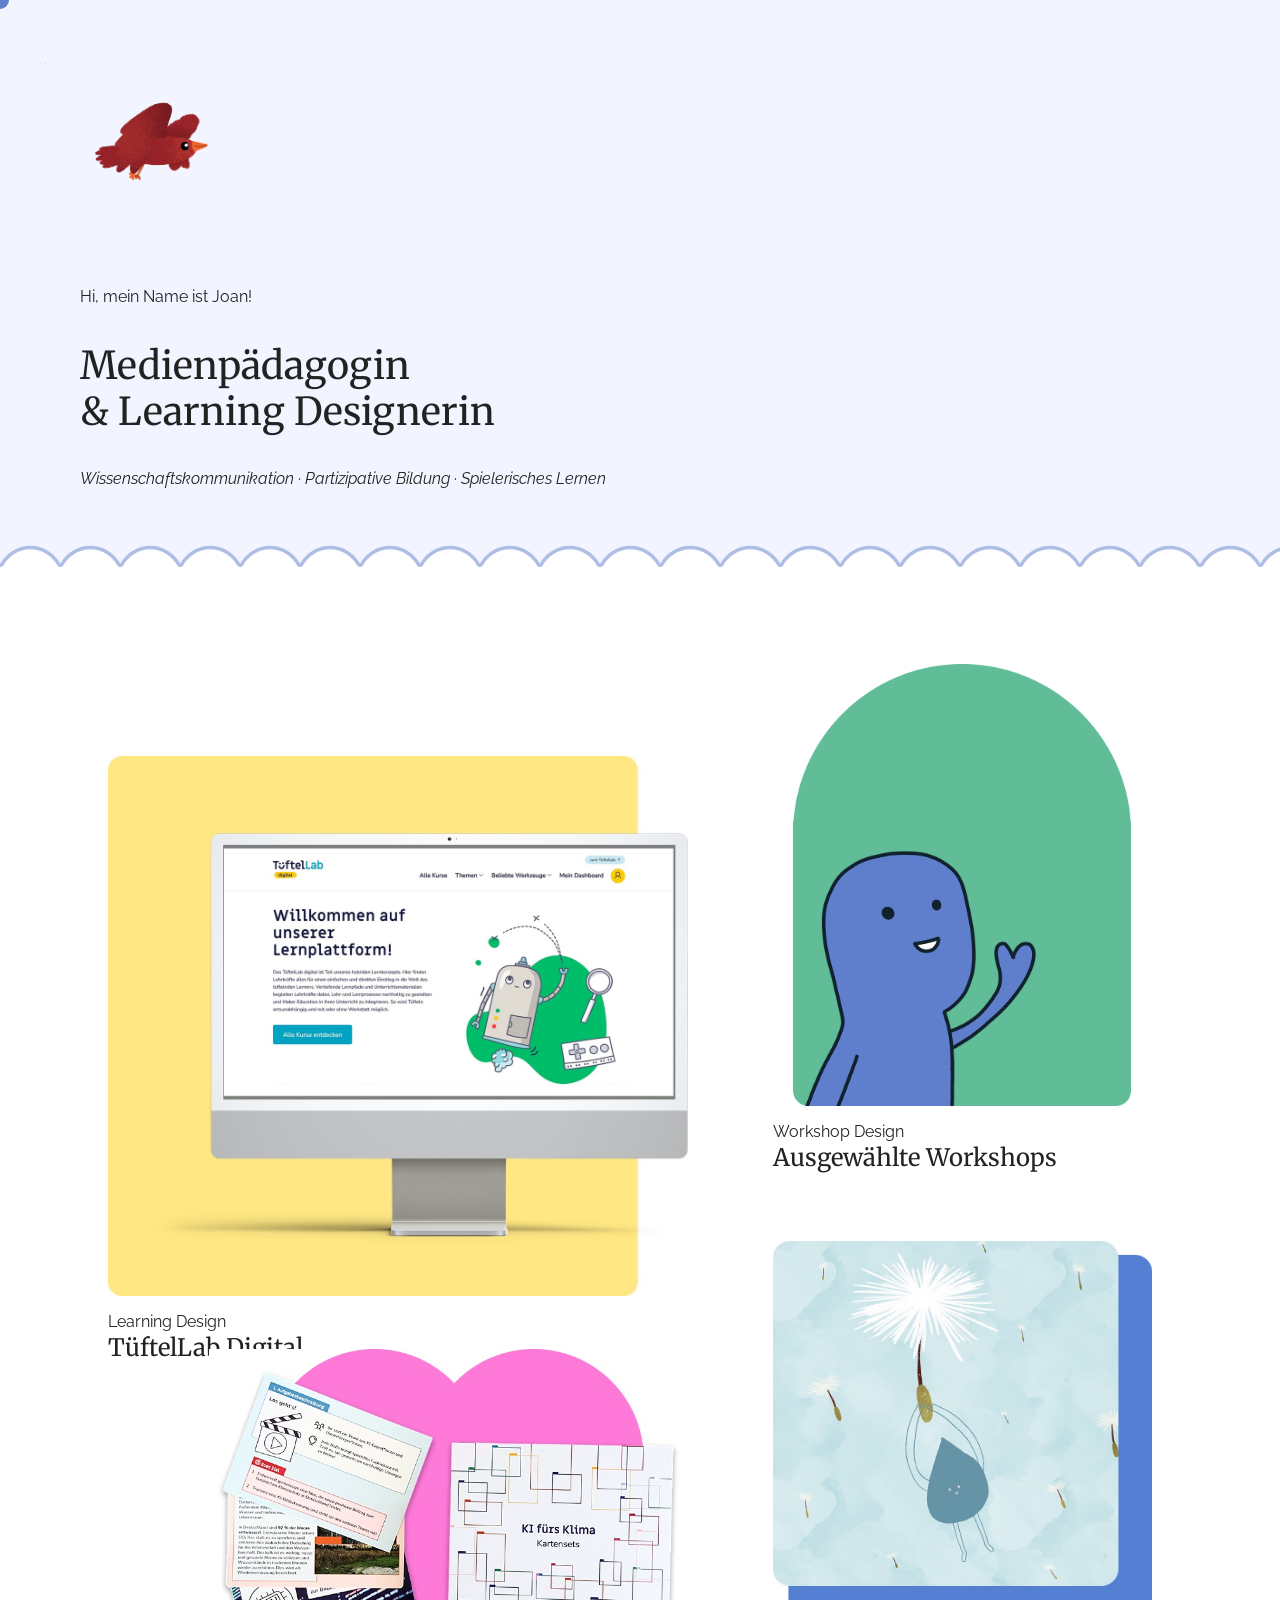
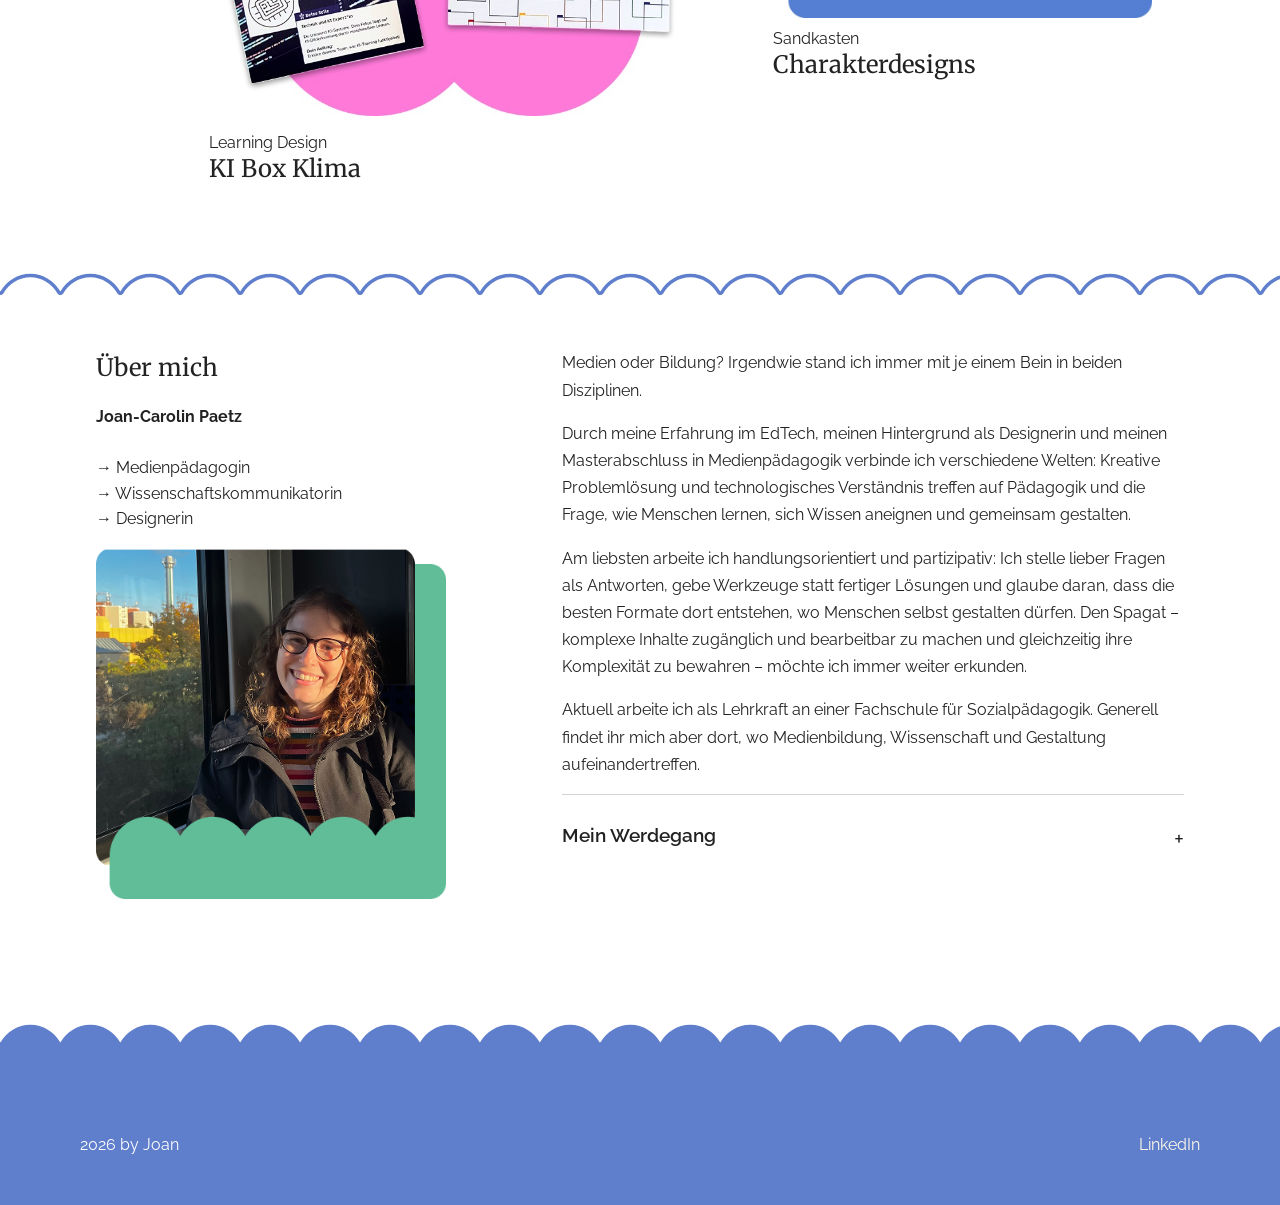
==== index.html @ 58b15123 "Update index.html" ====
<!DOCTYPE html>
<html lang="de">
<head>
    <meta charset="UTF-8">
    <meta name="viewport" content="width=device-width, initial-scale=1.0">
    <link rel="stylesheet" href="css/style.css">
    <!-- Google Fonts --> 
    <link href="https://fonts.googleapis.com/css2?family=Merriweather:wght@700&family=Raleway:wght@400&display=swap" rel="stylesheet">
    <title>Mein Portfolio</title>
</head>

<body>

<header class="site-header">
<a href="index.html" class="logo">


<div class="bird-animation">
    <img src="images/frametoframe_bird_1.png" alt="Animierter Vogel">
</div>
    </a>




</header>




<main>


        <section class="about">
            <p>
                Hi, mein Name ist Joan!
            </p>
            <h1>Medienpädagogin <br>& Learning Designerin</h1>


            <p><i>Wissenschaftskommunikation · Partizipative Bildung · Spielerisches Lernen</i></p>
                <br>
        </section>




<div class="Section_Border_Full"></div>

       <section class="Project_Section">

<section class="ProjektuebersichtGrid">

    <a href="projekt_TueftelLabDigital.html" class="projekuebersicht-card projekt-01">
        <span class="projekt-info">Learning Design</span>
        <h2 class="projekt-info">TüftelLab Digital</h2>
    </a>

    <!--<a href="projekt_Workshops.html" class="projekuebersicht-card projekt-02">
        <span class="projekt-info">Workshop Design</span>
        <h2 class="projekt-info">Ausgewählte Workshops</h2>
    </a>-->


<a href="projekt_Workshops.html" class="projekuebersicht-card projekt-02">
  <img class="frame-anim" src="images/Blobbie01.png" alt="">
  <span class="projekt-info">Workshop Design</span>
  <h2 class="projekt-info">Ausgewählte Workshops</h2>
</a>


    <a href="projekt_Characters.html" class="projekuebersicht-card projekt-03">
        <span class="projekt-info">Sandkasten</span>
        <h2 class="projekt-info">Charakterdesigns</h2>
    </a>

    <a href="projekt_KIBoxKlima.html" class="projekuebersicht-card projekt-04">
        <span class="projekt-info">Learning Design</span>
        <h2 class="projekt-info">KI Box Klima</h2>
    </a>

</section>
<br>

<!-- Testarea End -->


<div class="Section_Border_Linie_index"></div>




    <section class="about_me-section">

        <div class="about_me-label">
            <h2>Über mich</h2>
            <p><b>Joan-Carolin Paetz</b>
                <br><br>
                → Medienpädagogin <br>→ Wissenschaftskommunikatorin <br>→ Designerin</p>
            <img class="project-image-small" src="images/Foto_Joansi04.png" alt="Foto von Joan">
        </div>

        <div class="about_me">

            <p>Medien oder Bildung? Irgendwie stand ich immer mit je einem Bein in beiden Disziplinen.</p>

<p>Durch meine Erfahrung im EdTech, meinen Hintergrund als Designerin und meinen Masterabschluss in Medienpädagogik verbinde ich verschiedene Welten: Kreative Problemlösung und technologisches Verständnis treffen auf Pädagogik und die Frage, wie Menschen lernen, sich Wissen aneignen und gemeinsam gestalten.</p>

<p>Am liebsten arbeite ich handlungsorientiert und partizipativ: Ich stelle lieber Fragen als Antworten, gebe Werkzeuge statt fertiger Lösungen und glaube daran, dass die besten Formate dort entstehen, wo Menschen selbst gestalten dürfen. Den Spagat – komplexe Inhalte zugänglich und bearbeitbar zu machen und gleichzeitig ihre Komplexität zu bewahren – möchte ich immer weiter erkunden.</p>

<p>Aktuell arbeite ich als Lehrkraft an einer Fachschule für Sozialpädagogik. Generell findet ihr mich aber dort, wo Medienbildung, Wissenschaft und Gestaltung aufeinandertreffen.</p>

        




<div class="career">
    <details>
        <summary>Mein Werdegang</summary>
          

<div class="career-item">
                <span class="career-year">2023 – 2026</span>
                <div>
                    <h3>Leitung Lerncontent & Learning Designerin</h3>
                    <p>Junge Tüftler gGmbH</p>
                </div>
            </div>

                        <div class="career-item">
                <span class="career-year">2022 – 2025</span>
                <div>
                    <h3>M.A. Medienpädagogik</h3>
                    <p>Fachhochschule Südwestfalen</p>
                </div>
            </div>
            
            <div class="career-item">
                <span class="career-year">2019 – 2023</span>
                <div>
                    <h3>(Motion) Designerin</h3>
                    <p>verschiedene EdTech-Unternehmen</p>
                </div>
            </div>




            <div class="career-item">
                <span class="career-year">2014 – 2018</span>
                <div>
                    <h3>B.A. Multimedia Production</h3>
                    <p>HAW Kiel</p>
                </div>
            </div>

        </div>
    </details>
</div>

</div>



    </section>





        </div>

    </section>




</main>




<footer class="site-footer">

 <div class="footer-divider" aria-hidden="true">
</div>


    <div class="footer-inner">    

        <p>2026 by Joan</p>

        <div class="footer-links">
            <a href="https://www.linkedin.com/in/joan-carolin-paetz/" target="_blank" rel="noopener noreferrer">
                LinkedIn
            </a>

<!--            <a href="impressum.html">
                Impressum
            </a> -->
        </div>

    </div>

</footer>


<div class="cursor-follower"></div>

<script src="JavaScript/script.js"></script>
<script src="JavaScript/WorkshopAnimation.js"></script>
</body>
<script src="JavaScript/birdAnimation.js"></script>


</html>
---- css/style.css ----
:root {

    /* Colors */
    --color-background: #F2F5FF;
    --color-text: #222222;
    --color-primary: #5F7ECC;
    --color-secondary: #FFE98F;
    --color-accent: #FA83D5;
    --color-white: #FFFFFF;

    /* Typography */
    --font-heading: "Merriweather", serif;
    --font-body: "Raleway", sans-serif;
    --weight-heading: 700;
    --weight-body: 400;

    /* Spacing */
    --space-xs: 0.5rem;
    --space-sm: 1rem;
    --space-md: 2rem;
    --space-lg: 4rem;
    --space-xl: 8rem;

    /* Layout */
    --content-width: 1100px;

    /* Border */
    --radius: 1px;
}


/* ========================================
   RESET / BASIS
   ======================================== */

* {
    box-sizing: border-box;
}

html {
    min-height: 100%;
}

body {
    margin: 0;
    min-height: 100vh;

    display: flex;
    flex-direction: column;
    
    background: var(--color-background);
    color: var(--color-text);
    font-family: var(--font-body);
    line-height: 1.6;   
}

main {
    flex: 1;
    padding: 0 5rem;

}

/* ========================================
   TYPOGRAPHY
   ======================================== */

h1,
h2,
h3 {
    font-family: var(--font-heading);
    font-weight: 400;
}

h1 {
    font-size: clamp(2rem, 3vw, 3.5rem);
    line-height: 1.2;
}


a{
text-decoration: none;
color: #557FD3;
    display: inline-block;
    transition: transform 0.25s ease;
}

a:hover {
    transform: translateX(3px);
}

ul li {
    margin-bottom: 0.2rem;
}

ul {
    list-style-type: disc;
}

ul li::marker {
    color: #FA83D5;
    font-size: 0.8em;
}



/* ================================
   HEADER
   ================================ */

.site-header {
    display: flex;
    flex-direction: row;
    justify-content: space-between;
    align-items: center;

    width: 100%;
    padding-top: 2rem;
    padding-bottom: 2rem;
}

.logo {
    color: var(--color-text);
    text-decoration: none;
    padding: 0 2rem;
}

.main-nav {

    padding: 0 5rem;

}


.main-nav a {
    color: var(--color-text);
    text-decoration: none;
}

.main-nav a:hover {
    color: var(--color-primary);
}



/* ================================
   FOOTER
   ================================ */

.site-footer {
    background-color: #5F7ECC;
    padding: 0 5rem;
    color: #FFFFFF;
}

.footer-inner {
    display: flex;
    justify-content: space-between;
    align-items: center;

    padding-top: 4rem;
    padding-bottom: 2rem;
}

.site-footer a{
        color: #FFFBE9;
    }



/* ================================
   SECTION BORDERS
   ================================ */
.Section_Border_Linie {
    width: 100vw;
    height: 40px;

    margin-left: calc(50% - 50vw);

    background-image: url("../images/Section_Border_Linie_Blau06.svg");
    background-repeat: repeat-x;
    background-position: left center;
    background-size: auto 40px;
}

.Section_Border_Linie_index {
    width: 100vw;
    height: 40px;

    margin-left: calc(50% - 50vw);

    background-image: url("../images/Section_Border_Linie_Blau04.svg");
    background-repeat: repeat-x;
    background-position: left center;
    background-size: auto 40px;
}


.Section_Border_Full{
    width: 100vw;
    height: 40px;

    margin-left: calc(50% - 50vw);

    background-image: url("../images/Section_Border_Linie_Blau06.svg");
    background-repeat: repeat-x;
    background-position: left center;
    background-size: auto 40px;
}

.Section_Border_ProjektTop{
    width: 100vw;
    height: 40px;

    margin-left: calc(50% - 50vw);

    background-image: url("../images/Section_Border_blau05.svg");
    background-repeat: repeat-x;
    background-position: left center;
    background-size: auto 40px;
}


.footer-divider {
    width: 100vw;
    height: 40px;

    margin-left: calc(50% - 50vw);

    background-image: url("../images/Section_Border_blau06.svg");
    background-repeat: repeat-x;
    background-position: left center;
    background-size: auto 40px;
}



/* ================================
   BGs
   ================================*/

   .Project_Section {
    background-color: #FFFFFF;

    width: 100vw;
    margin-left: calc(50% - 50vw);

    padding: 4rem 3rem;
    }



   .main_Projekte {
    background-color: #FFFFFF;

    width: 100vw;
    margin-left: calc(50% - 50vw);

    padding: 0.1rem 3rem;
    }


 
  /*.projectbeschreibung-section{
    background-color: #F2F5FF;

    width: 100vw;
    margin-left: calc(50% - 50vw);

    padding: 4rem 3rem;

    display: grid;
    grid-template-columns: 450px 1fr;
    gap: 1rem;
} */

 .ProjektuebersichtGrid {
    background-color: #FFFFFF;

    width: 100vw;
    margin-left: calc(50% - 50vw);

    padding: 4rem 3rem;
    } 

/* ========================================
   Cursor
   ======================================== */
.cursor-follower {
    position: fixed;

    width: 18px;
    height: 18px;
    border-radius: 50%;
    background-color: var(--color-primary);
    pointer-events: none;
    transform: translate(-50%, -50%);
    z-index: 9999;

    transition:
        width 0.2s ease,
        height 0.2s ease,
        background-color 0.2s ease,
        border 0.2s ease;
}


.cursor-follower.hover {
    width: 45px;
    height: 45px;
    background-color: transparent;
    border: 2px solid #5F7ECC;
}

/* ========================================
ANIMATIONS
   ======================================== */

.frame-animation {
    position: absolute;
    right: 0;
    bottom: 100%;
    width: 250px;
}

.frame-animation img {
    display: block;
    width: 100%;
    height: auto;
}


.bird-animation {
    width: 250px;
    
}

.bird-animation img {
    display: block;
    width: 100%;
    height: auto;
}







/* ========================================
   PROJECT ROWS
   ========================================


/* Reihe 1: breit + schmal */

.row-one {
    grid-template-columns: 2fr 1fr;
}


/* Reihe 2: schmal + breit */

.row-two {
    grid-template-columns: 1fr 2fr;
}


/* Reihe 3: 3/5 + 2/5 */

.row-three {
    grid-template-columns: 3fr 2fr;
}


/* ========================================
   Styling karten NEU
   ======================================== */

/* ========================================
   KARTEN
   ======================================== */

.projekuebersicht-card {
    position: relative;
    display: flex;
    flex-direction: column;
    justify-content: flex-end;

    text-decoration: none;
    color: var(--color-text);

    border: none;
    outline: none;
    box-shadow: none;
}


/* ========================================
   DESKTOP GRID
   ======================================== */

.ProjektuebersichtGrid {
    display: grid;
    grid-template-columns: repeat(12, 1fr);
    gap: 1.5rem;

    margin-bottom: -350px;
    margin-top: -65px;
}


/* ========================================
   HOVER EFFECT
   ======================================== */

.projekuebersicht-card {
    transition: 
        filter 0.3s ease,
        transform 0.3s ease;
}

.projekuebersicht-card:hover {

    transform: scale(1.01);
}


/* Titel */
.projekuebersicht-card h2 {
    transition: transform 0.3s ease;
}

.projekuebersicht-card:hover h2 {
    transform: translateX(4px);
}
/* ========================================
   PROJEKT 01
   ======================================== */

.projekt-01 {
    grid-column: 1 / span 6;
    aspect-ratio: 1 / 1;

    position: relative;
    top: 100px;
    left: 60px;

    background-image: url("../images/Kachel0102.jpeg");
    background-size: contain;
    background-position: center;
    background-repeat: no-repeat;
}


/* ========================================
   PROJEKT 02
   ======================================== */

.projekt-02{
    grid-column: 9 / span 4;
    aspect-ratio: 3 / 4;

    position: relative;
    left: -80px;

    /*background-image: url("../images/Blobbie01.png");*/
    background-size: contain;
    background-position: center;
    background-repeat: no-repeat;
}

.frame-anim{
margin-bottom: 35px;

}

/* ========================================
   PROJEKT 03
   ======================================== */

.projekt-03 {
    grid-column: 9 / span 4;
    aspect-ratio: 1 / 1;

    position: relative;
    left: -80px;
    teop: -50px;

    background-image: url("../images/Kachel03_2.jpeg");
    background-size: contain;
    background-position: center;
    background-repeat: no-repeat;
}


/* ========================================
   PROJEKT 04
   ======================================== */

.projekt-04 {
    grid-column: 2 / span 5;
    aspect-ratio: 1 / 1;

    position: relative;
    top: -350px;
    left: 60px;

    background-image: url("../images/Kachel04_2.jpeg");
    background-size: contain;
    background-position: center;
    background-repeat: no-repeat;
}



/* ========================================
   Kachel Text
   ======================================== */
.projekt-info {
    position: absolute;
    top: 100%;
    left: 0;
    padding-top: 0.5rem;
}

.projekt-info span {
    display: block;

    font-size: 0.65rem;
    line-height: 1.2;
    letter-spacing: 0.05em;
    text-transform: uppercase;
}

.projekt-info h2 {
    margin: 0.2rem 0 0;

    font-size: 0.95rem;
    line-height: 1.1;
    font-weight: 400;

    transition: transform 0.3s ease;
}



.projekt-01 .projekt-info {
    top: calc(100% - 15px);
}

.projekt-02 .projekt-info {
    top: calc(100% - 30px);
}

.projekt-04 .projekt-info {
    top: calc(100% - 50px);
}


/* ========================================
   FRAME
   ======================================== */

.projekt-frame {
    position: absolute;
    inset: 0;

    width: 100%;
    height: 100%;

    pointer-events: none;
}


/* ========================================
   TABLET
   ======================================== */

@media (max-width: 1000px) {

    .ProjektuebersichtGrid {
        grid-template-columns: 1fr;
        gap: 6rem;

        margin-top: 0;
        margin-bottom: 0;
    }

    .projekuebersicht-card {
        grid-column: 1;
        width: 65%;
        justify-self: center;

        top: 0;
        left: 0;
    }

    .projekt-02 {
        aspect-ratio: 3 / 4;
    }
}


/* ========================================
   SMARTPHONE
   ======================================== */

@media (max-width: 600px) {

    .projekuebersicht-card {
        width: 90%;
    }
}




/* ================================
   ABOUT Absatz Startseite
   ================================*/ 

.about_me-section {
    display: grid;
    grid-template-columns: 450px 1fr;
    gap: 1rem;
    padding: 3rem 3rem;
}


.about_me-label h2 {
    margin: 0;
}


.about_me {
    margin-top: 0;
    margin-bottom: 1.5rem;
    line-height: 1.7;
    max-width: 800px;
}

.about_me p {
    margin-top: 0;
}

.about_me-section + hr {
    border: none;
    border-top: 1px solid var(--color-text);
    opacity: 0.2;
}





/* Mobile */

@media (max-width: 700px) {

    .about_me-section {
        grid-template-columns: 1fr;
        gap: 1.5rem;
    }

}


/* ================================
   ABOUT ME Accordeon
   ================================*/ 

hr,
.career {
    border: none;
    border-top: 1px solid var(--color-text);
    border-top-color: color-mix(in srgb, var(--color-text) 20%, transparent);
}

.career details {
    padding: 1.5rem 0;
}

.career summary {
    cursor: pointer;
    font-size: 1.2rem;
    font-weight: 600;
    list-style: none;
}

.career summary::-webkit-details-marker {
    display: none;
}

.career summary::after {
    content: "+";
    float: right;
    font-size: 1.5rem;
    font-weight: 400;
}

.career details[open] summary::after {
    content: "−";
}

.career-content {
    padding-top: 2rem;
}

.career-item {
    display: grid;
    grid-template-columns: 150px 1fr;
    gap: 2rem;
    padding: 1rem 0;
}

.career-year {
    opacity: 0.6;
}

.career-item h3 {
    margin: 0 0 0.3rem;
}

.career-item p {
    margin: 0;
}






/* ========================================
   PROJEKTBESCHREIBUNG
   ======================================== */


.projectbeschreibung-section {
    background-color: #ffffff;

    width: 70vw;
    margin: 4rem auto;

    padding: 4rem 5rem;
    padding-top: 0px;
}


/* Überschriften links*/
.about-label h2 {
    margin-bottom: 1rem;
    font-size: 1.2rem;
    line-height: 1.2;
}

.headline_projects
{


    width: 70vw;
    margin: 0rem auto;

    padding: 0rem 5rem;
}


/* Inhalt rechts*/
.about-content {
    margin: 0;
    line-height: 1.7;
}

.about-content p {
    margin-top: 0;
    margin-bottom: 0.5rem;
} 






/* ========================================
   Projektseite Text Nebeneinander
   ======================================== */
.project-materials {
    display: flex;
    flex-direction: column;
}

.material-item {
    display: grid;
    grid-template-columns: 1fr 2fr;
    gap: 1rem;
    padding: 1.5rem 0;
}

.material-item + .material-item {
    border-top: 1px solid rgba(0, 0, 0, 0.15);
}


.material-title {
    line-height: 1.4;

}

.material-text {
    line-height: 1.7;
}


/* ========================================
   Projektseite Bilder Nebeneinander
   ======================================== */
.project-images {
    grid-column: 1 / -1;
    display: grid;
    gap: 1rem;
}

.project-images-3 {
    grid-template-columns: repeat(3, 1fr);
}

.project-images-2 {
    grid-template-columns: repeat(2, 1fr);
}

.project-images img {
    width: 100%;
    height: auto;
    display: block;
}



/* ========================================
   Projektseite 1 Bild
   ========================================*/

.project-images {
    grid-column: 1 / -1;
    display: grid;
    grid-template-columns: repeat(3, 1fr);
    gap: 1rem;
}

.project-images img {
    width: 100%;
    height: auto;
    display: block;
}

.project-image-wide {
    grid-column: 1 / -1;
    margin-top: 1rem;
}

.project-image-wide img {
    width: 100%;
    height: auto;
    display: block;
}

.project-image-halfwide img {
    width: 55%;
    height: auto;
    display: block;
    margin: 0 auto;
    margin-top: 2rem;
}


/* ========================================
   Projektseite 1 Bild Klein
   ========================================*/


.project-image-small img {
    width: 100%;
    height: auto;
    display: block;
}




/* ========================================
   BILDER
   ======================================== */

.project-image-grid {
    display: grid;
    grid-template-columns: 350px 350px;
    gap: 1rem;
    margin-top: 2rem;
}

.project-image-small {
    display: block;
    width: 350px;
    height: auto;
}



/* =========================================
   IMAGE COMPARISON / JUXTAPOSITION
   ========================================= */

.image-compare {
    --position: 50%;

    position: relative;
    width: 75%;
    margin: 0 auto;

    overflow: hidden;
    user-select: none;
    -webkit-user-select: none;
    -webkit-user-drag: none;

    touch-action: none;
    cursor: ew-resize;
}

.image-compare img {
    user-select: none;
    -webkit-user-select: none;
    -webkit-user-drag: none;
    pointer-events: none;
}

/* Nachher-Bild */

.image-compare__image--after {
    display: block;
    width: 100%;
    height: auto;
}

/* Vorher-Bild */

.image-compare__before {
    position: absolute;
    inset: 0 auto 0 0;
    width: var(--position);
    overflow: hidden;
}

.image-compare__before .image-compare__image {
    display: block;
    width: 100%;
    max-width: none;
    height: 100%;
    object-fit: cover;
    object-position: left center;
}

.image-compare__caption {
    margin: 0.75rem auto 0;
    width: 75%;
    font-size: 0.9rem;
    line-height: 1.5;
    opacity: 0.7;
}


/* =========================================
   SLIDER
   ========================================= */

.image-compare__handle {
    position: absolute;
    top: 0;
    left: var(--position);
    width: 0;
    height: 100%;

    transform: translateX(-50%);

    display: flex;
    align-items: center;
    justify-content: center;

    cursor: ew-resize;

    outline: none;
}


/* Vertikale Linie */

.image-compare__line {
    position: absolute;
    top: 0;
    left: 50%;

    width: 1px;
    height: 100%;

    background: white;

    transform: translateX(-50%);
}


/* Kreis */

.image-compare__button {
    position: relative;

    width: 42px;
    height: 42px;

    border: 1px solid white;
    border-radius: 50%;

    background: rgba(255, 255, 255, 0.9);

    display: flex;
    align-items: center;
    justify-content: center;

    box-shadow: 0 2px 10px rgba(0, 0, 0, 0.15);

    transition:
        transform 0.2s ease,
        background 0.2s ease;
}


/* Hover */

.image-compare:hover .image-compare__button {
    transform: scale(1.08);
}


/* =========================================
   PFEILE
   ========================================= */

.image-compare__arrow {
    position: absolute;

    width: 7px;
    height: 7px;

    border-top: 1.5px solid var(--color-text);
    border-right: 1.5px solid var(--color-text);
}


/* linker Pfeil */

.image-compare__arrow--left {
    transform: rotate(-135deg);
    left: 11px;
}


/* rechter Pfeil */

.image-compare__arrow--right {
    transform: rotate(45deg);
    right: 11px;
}


/* =========================================
   FOCUS / KEYBOARD
   ========================================= */

.image-compare__handle:focus-visible .image-compare__button {
    outline: 2px solid var(--color-text);
    outline-offset: 4px;
}


/* =========================================
   MOBILE
   ========================================= */

@media (max-width: 700px) {

    .image-compare__button {
        width: 36px;
        height: 36px;
    }

    .image-compare__arrow--left {
        left: 9px;
    }

    .image-compare__arrow--right {
        right: 9px;
    }

}





/* ========================================
   TABLET / MOBILE
   ======================================== */

@media (max-width: 1000px) {

    .projectbeschreibung-section {
        display: block;
        width: 100vw;
        margin-left: calc(50% - 50vw);
        padding: 4rem 3rem;
    }

    .about-label {
        margin-top: 3rem;
        margin-bottom: 1rem;
    }

    .about-label:first-child {
        margin-top: 0;
    }

    .project-image-grid {
        grid-template-columns: repeat(2, 1fr);
        gap: 1rem;
    }

    .project-image-small {
        width: 100%;
    }
}


/* ========================================
   SMARTPHONE
   ======================================== */

@media (max-width: 600px) {

    .projectbeschreibung-section {
        padding: 2rem 1rem;
    }

    .project-image-grid {
        grid-template-columns: 1fr;
    }

    .project-image-small {
        width: 100%;
    }
}



/* ========================================
   MOBILE
   ======================================== */

@media (max-width: 700px) {

    .project-row {
        grid-template-columns: 1fr;
    }

    .project-card {
        height: 300px;
    }

}

    /* Navigation */

    .main-nav {
        gap: 1rem;
    }


    /* Projects */

    .project-grid {
        grid-template-columns: 1fr;
    }


    .project-card {
        min-height: 300px;
    }

}




@media (max-width: 600px) {

    .headline_projects {
        padding: 0 1rem;
    }

    .headline_projects h1 {
        font-size: 2rem;
        line-height: 1.05;
    }

    .projectbeschreibung-section {
        padding: 0 1rem;
    }

    .about-label {
        margin-top: 3rem;
    }

    .about-content {
        width: 100%;
    }

    .project-image-small {
        display: block;
        width: 100%;
        max-width: 100%;
        height: auto;
        margin-bottom: 1rem;
    }


        .about-content {
        font-size: 0.95rem;
        line-height: 1.5;
    }

    .about-label h2 {
        font-size: 1.3rem;
        line-height: 1.1;
    }
}
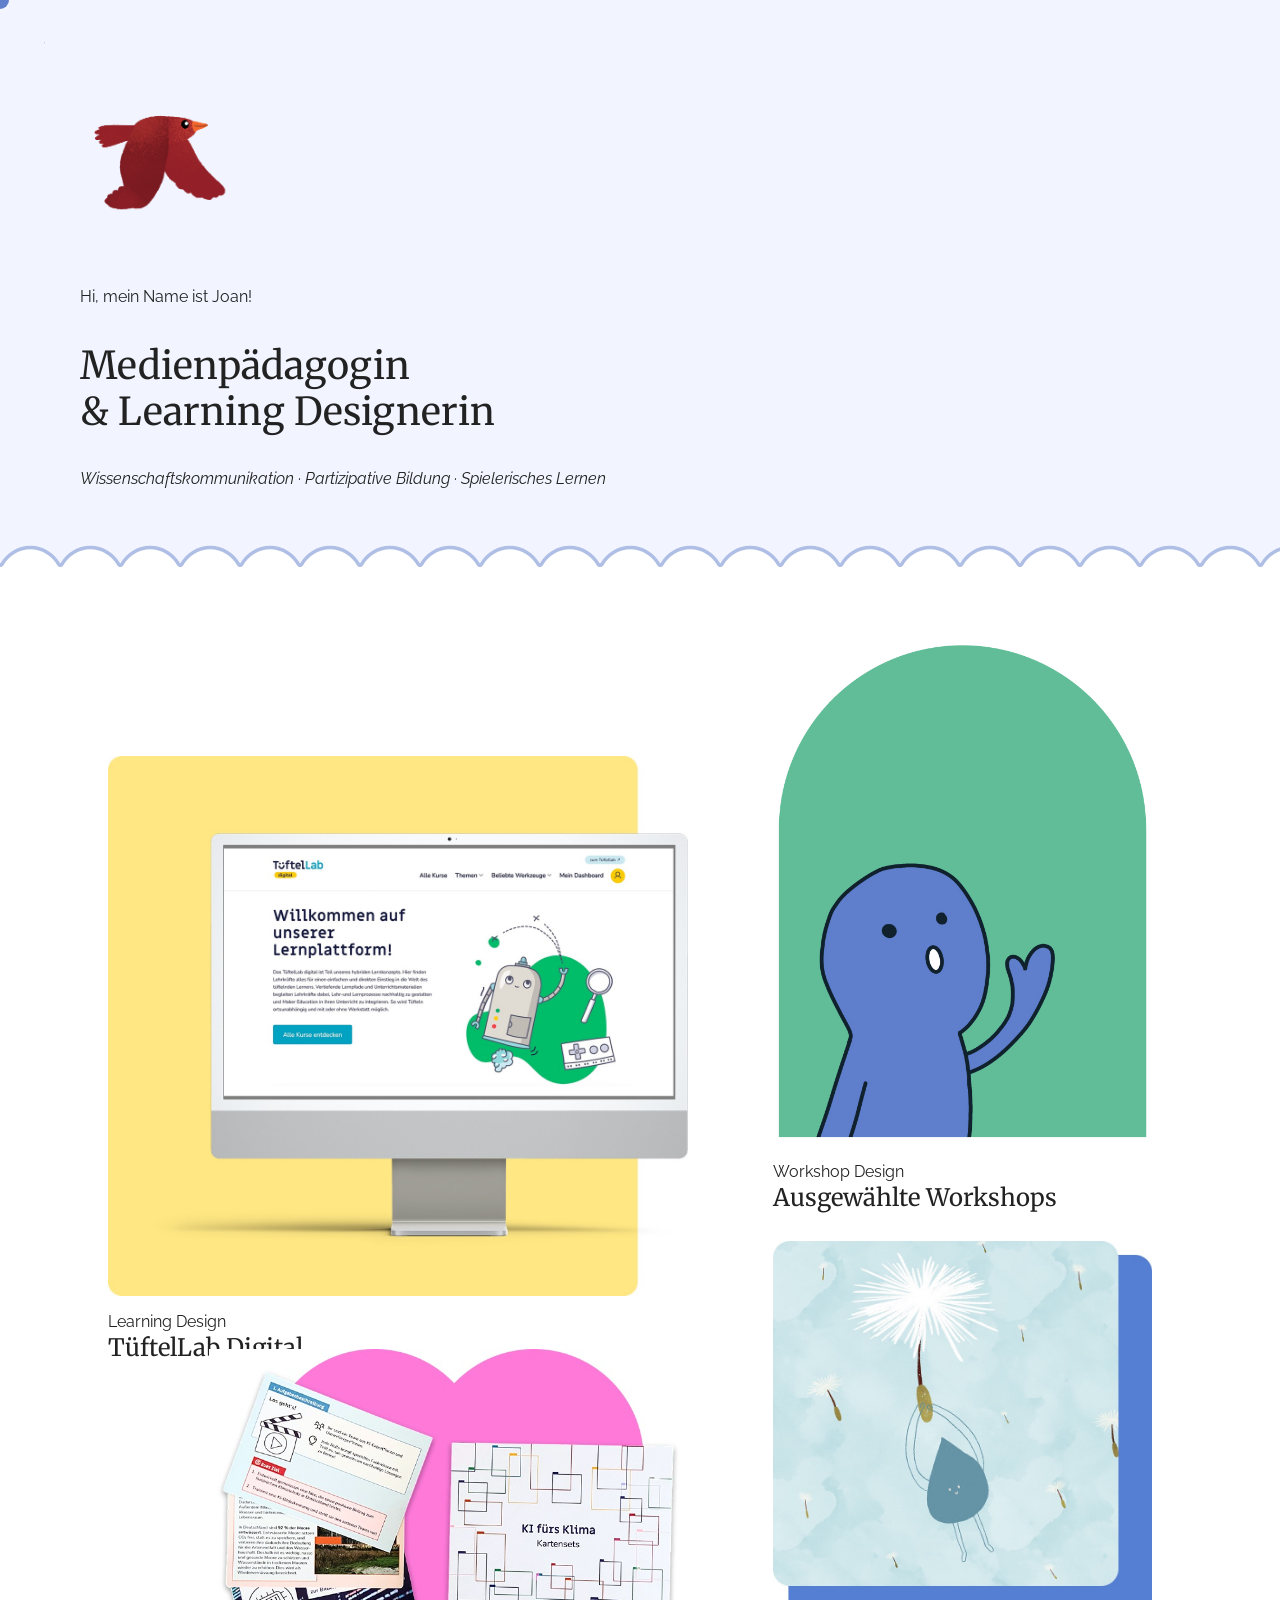
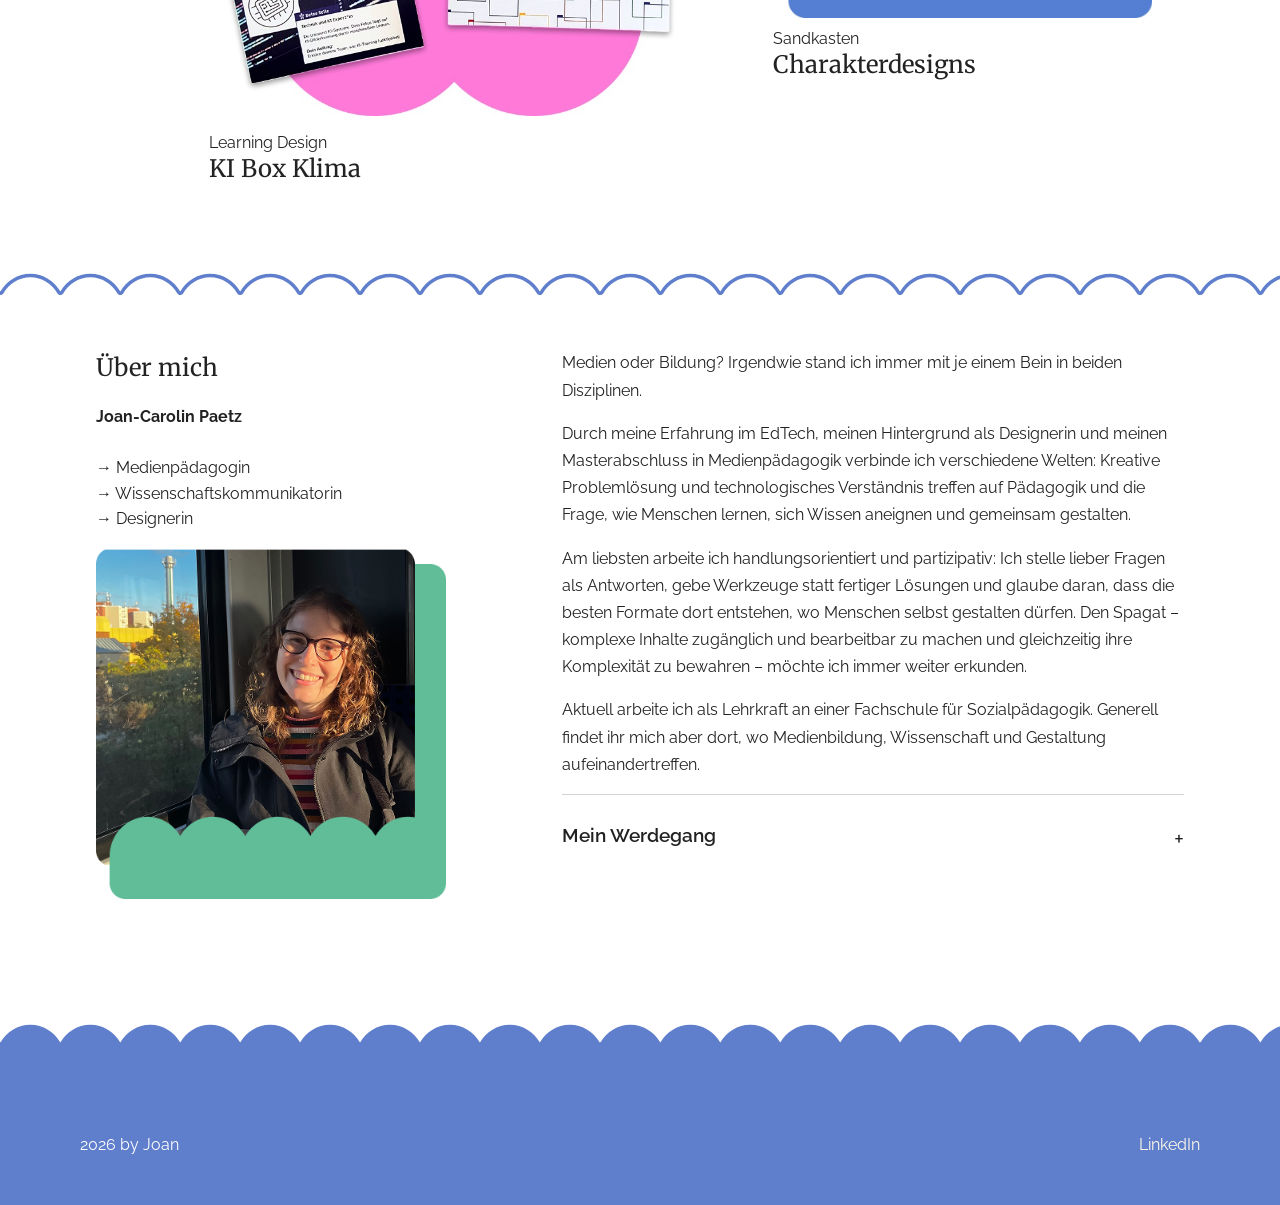
==== commit 70b375e3: "Update index.html" ====
--- a/index.html
+++ b/index.html
@@ -63,7 +63,7 @@
 
 
 <a href="projekt_Workshops.html" class="projekuebersicht-card projekt-02">
-  <img class="frame-anim" src="images/Blobbie01.png" alt="">
+  <img class="frame-anim" src="images/Blobbie01.jpg" alt="">
   <span class="projekt-info">Workshop Design</span>
   <h2 class="projekt-info">Ausgewählte Workshops</h2>
 </a>
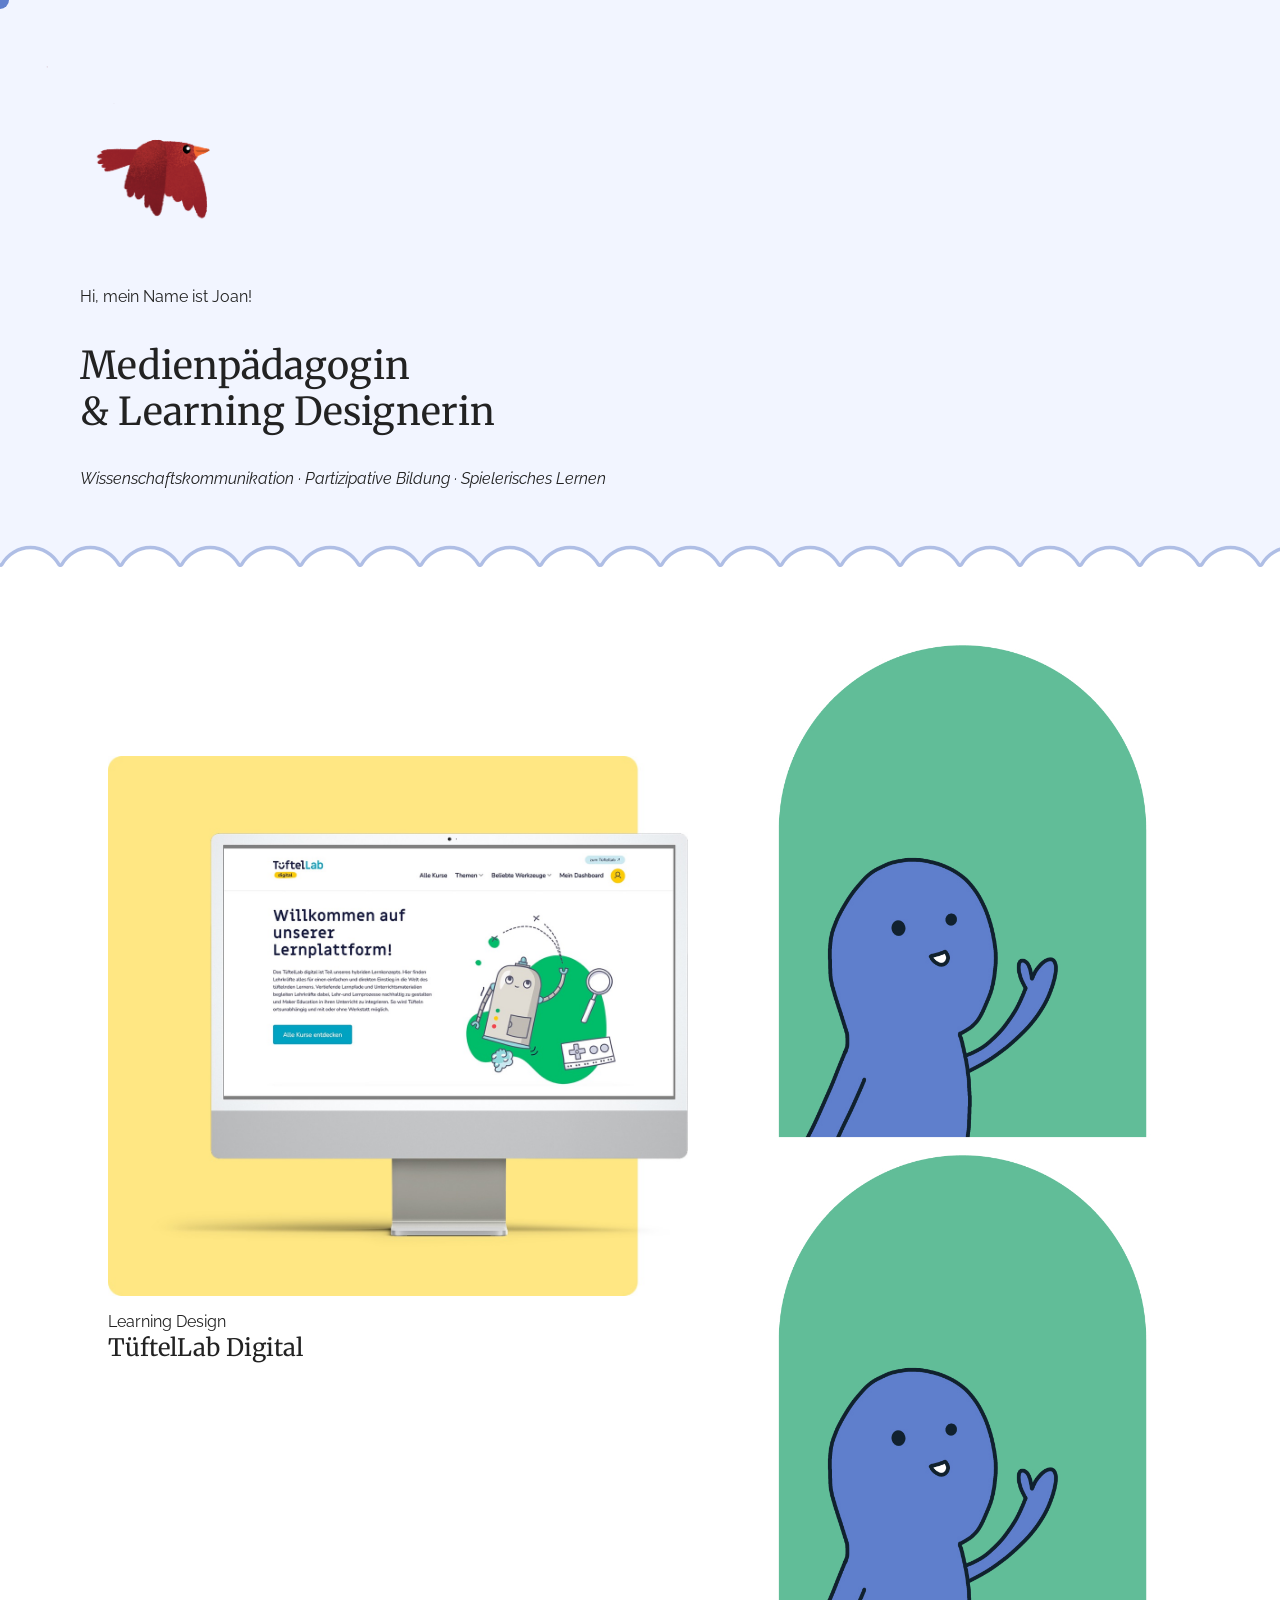
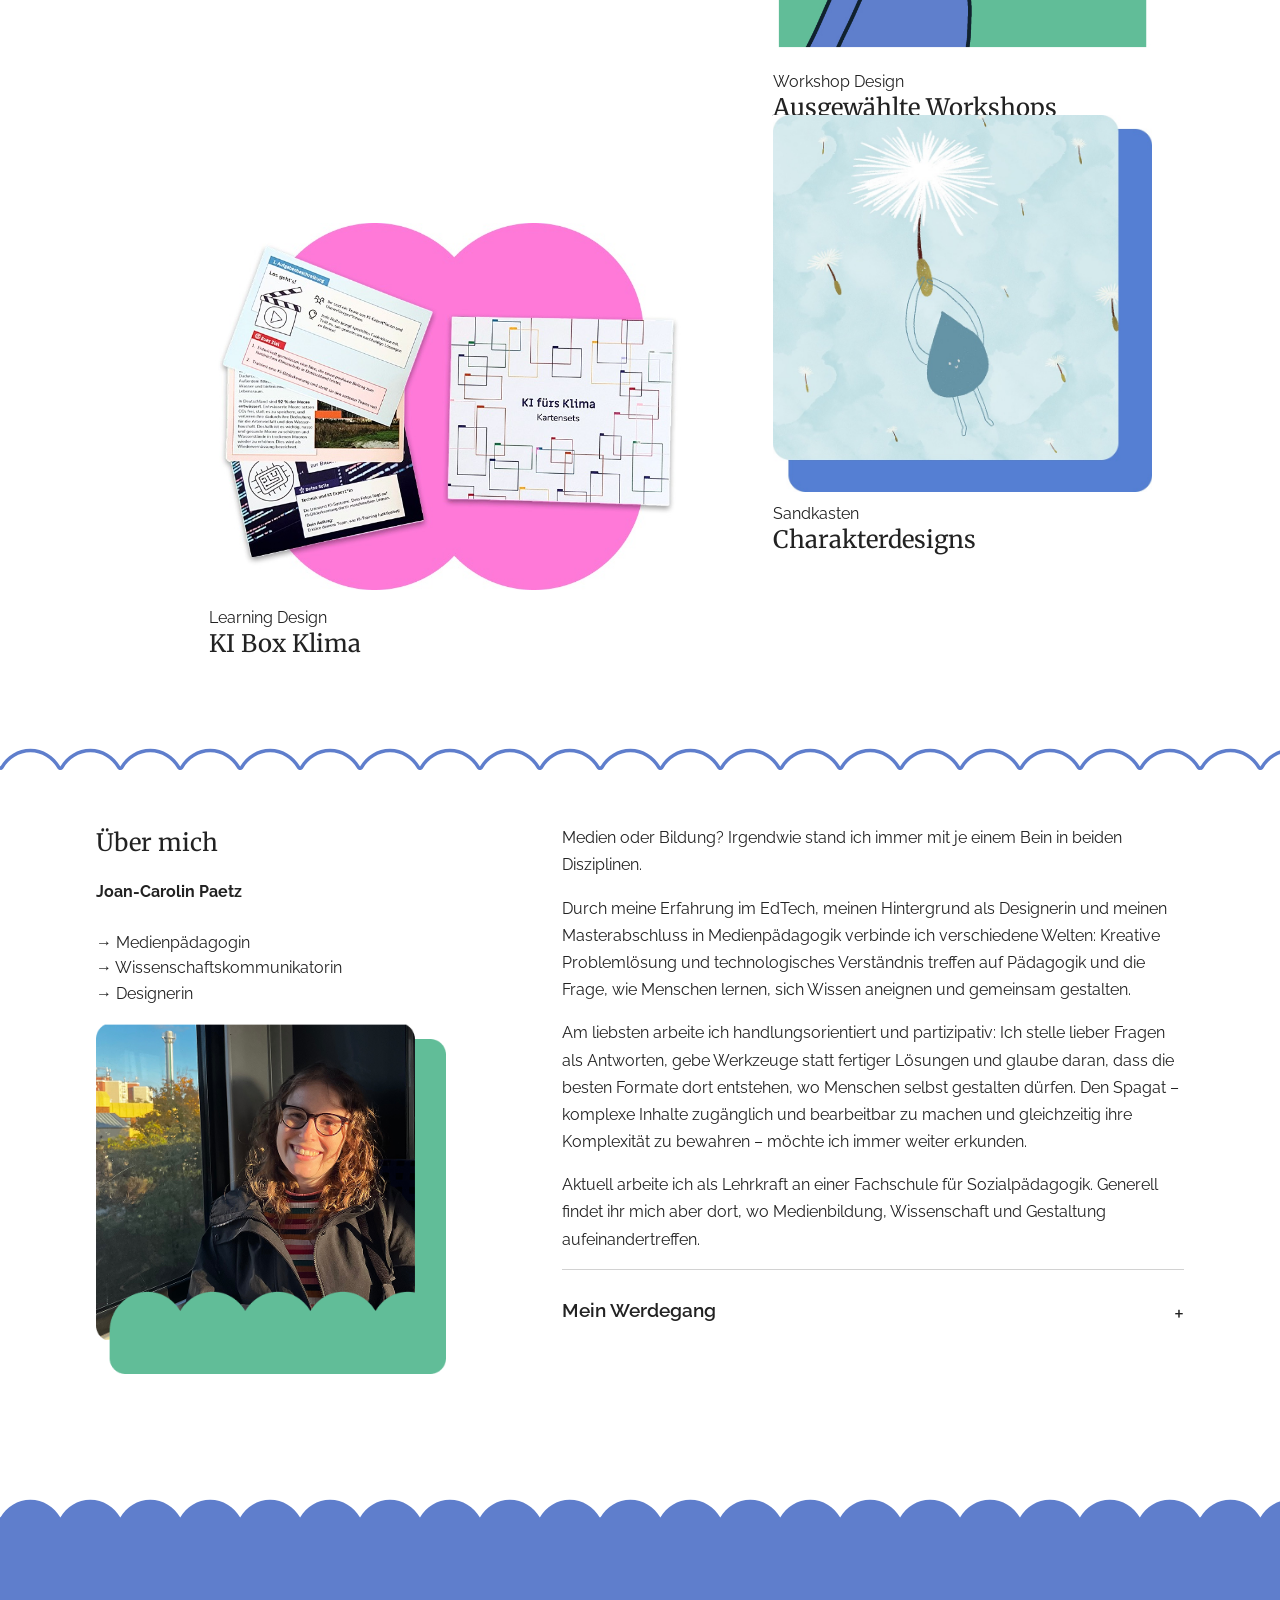
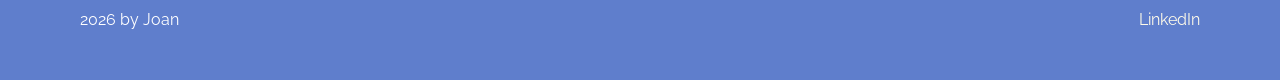
==== commit edc26c6a: "Update index.html" ====
--- a/index.html
+++ b/index.html
@@ -63,7 +63,8 @@
 
 
 <a href="projekt_Workshops.html" class="projekuebersicht-card projekt-02">
-  <img class="frame-anim" src="images/Blobbie01.jpg" alt="">
+  <img class="frame-rest" src="images/Blobbie06.jpg" alt="">
+  <img class="frame-anim" src="images/Blobbie06.jpg" alt="">
   <span class="projekt-info">Workshop Design</span>
   <h2 class="projekt-info">Ausgewählte Workshops</h2>
 </a>
--- a/css/style.css
+++ b/css/style.css
@@ -322,6 +322,7 @@
     width: 250px;
 }
 
+
 .frame-animation img {
     display: block;
     width: 100%;
@@ -455,7 +456,6 @@
 /* ========================================
    PROJEKT 02
    ======================================== */
-
 .projekt-02{
     grid-column: 9 / span 4;
     aspect-ratio: 3 / 4;
@@ -471,7 +471,7 @@
 
 .frame-anim{
 margin-bottom: 35px;
-
+  transition: opacity 0.4s ease-in-out;
 }
 
 /* ========================================
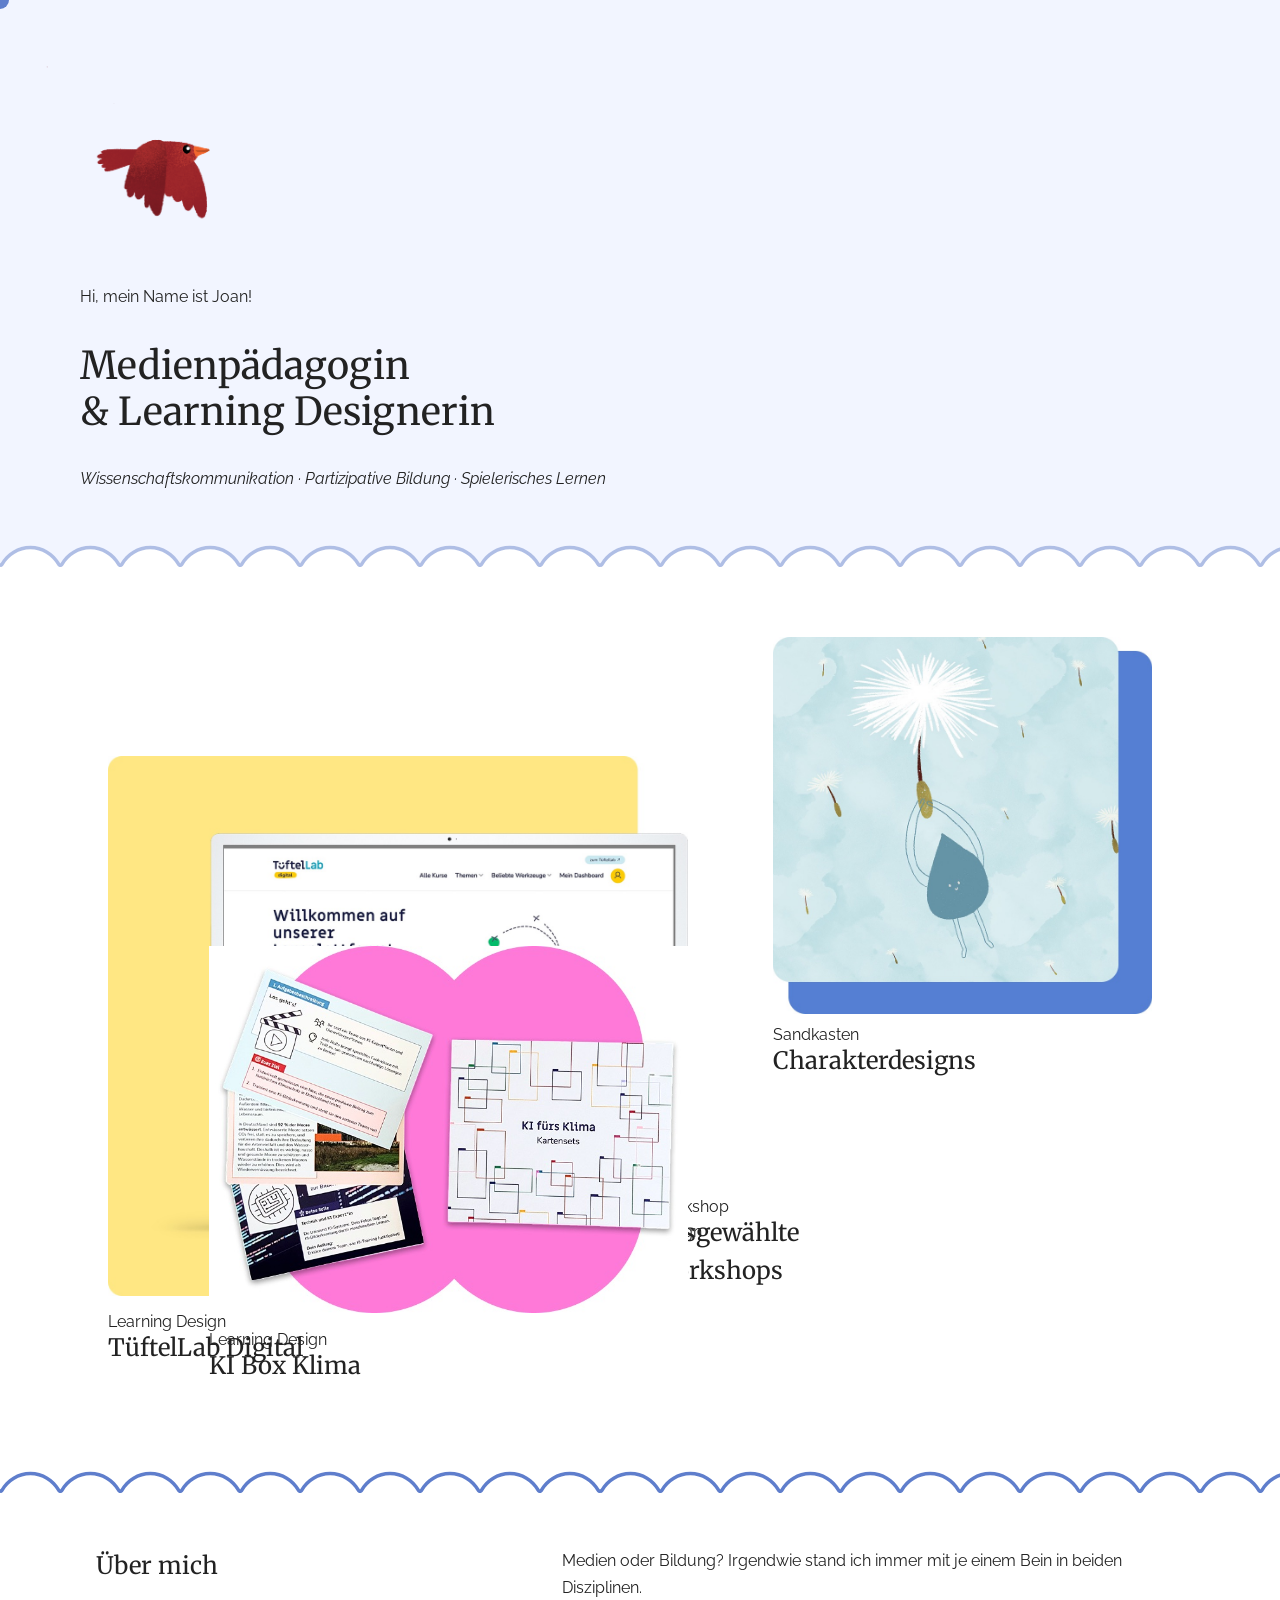
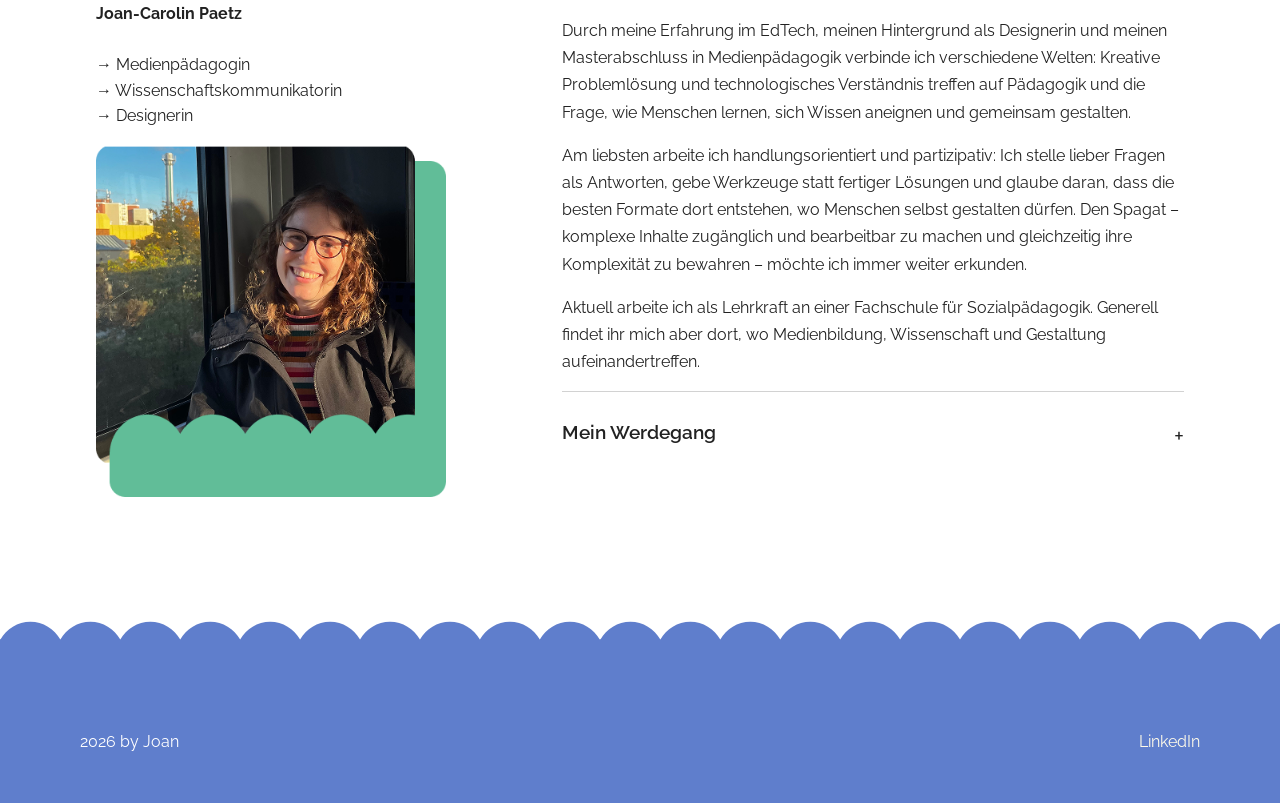
==== commit eca280b9: "Update index.html" ====
--- a/index.html
+++ b/index.html
@@ -63,7 +63,6 @@
 
 
 <a href="projekt_Workshops.html" class="projekuebersicht-card projekt-02">
-  <img class="frame-rest" src="images/Blobbie06.jpg" alt="">
   <img class="frame-anim" src="images/Blobbie06.jpg" alt="">
   <span class="projekt-info">Workshop Design</span>
   <h2 class="projekt-info">Ausgewählte Workshops</h2>
--- a/css/style.css
+++ b/css/style.css
@@ -456,21 +456,25 @@
 /* ========================================
    PROJEKT 02
    ======================================== */
-.projekt-02{
-    grid-column: 9 / span 4;
-    aspect-ratio: 3 / 4;
-
-    position: relative;
-    left: -80px;
-
-    /*background-image: url("../images/Blobbie01.png");*/
-    background-size: contain;
-    background-position: center;
-    background-repeat: no-repeat;
-}
-
-.frame-anim{
-margin-bottom: 35px;
+.projekt-02 .frame-rest,
+.projekt-02 .frame-anim {
+  position: absolute;
+  top: 0;
+  left: 0;
+  width: 100%;
+  height: 100%;
+  object-fit: contain;
+  object-position: center;
+  display: block;
+}
+
+.projekt-02 .frame-rest {
+  z-index: 0; /* liegt immer drunter, zeigt Ruhebild */
+}
+
+.projekt-02 .frame-anim {
+  z-index: 1; /* liegt drüber, zeigt die laufende Animation */
+  opacity: 0;
   transition: opacity 0.4s ease-in-out;
 }
 
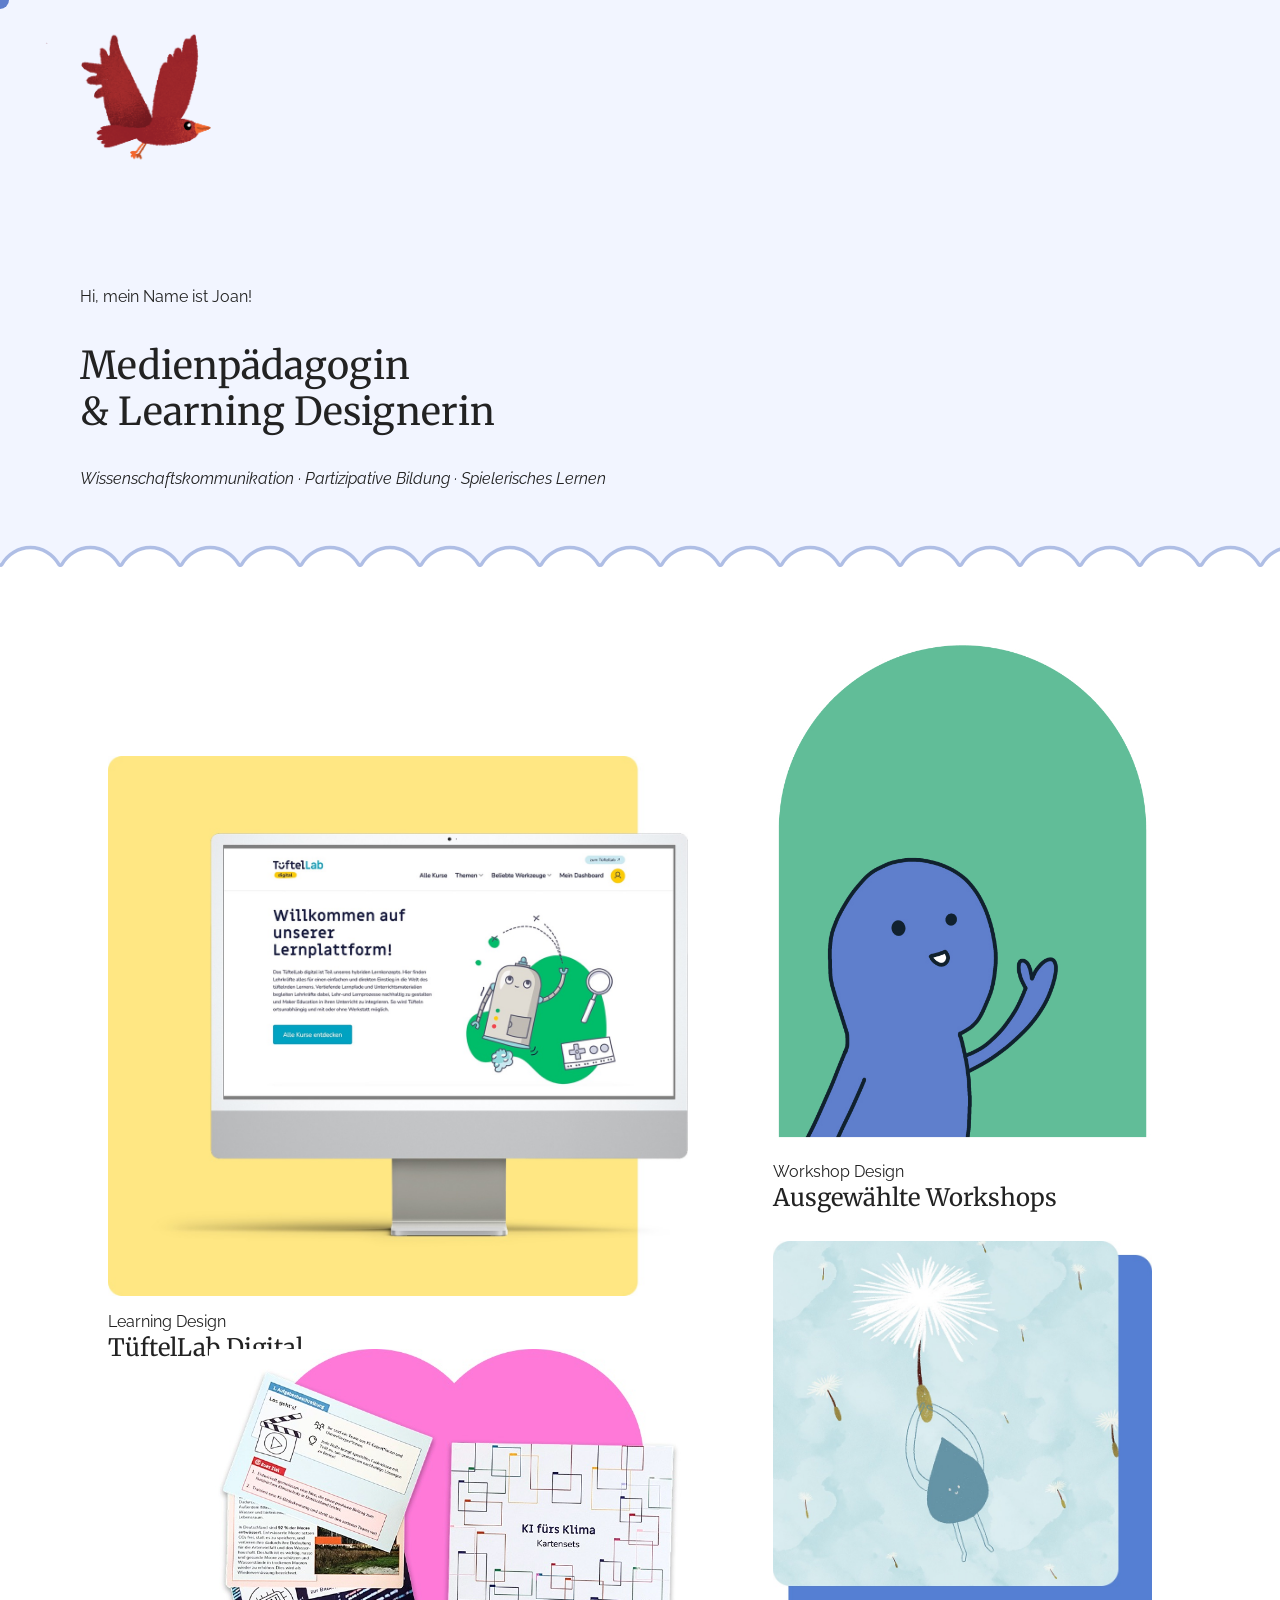
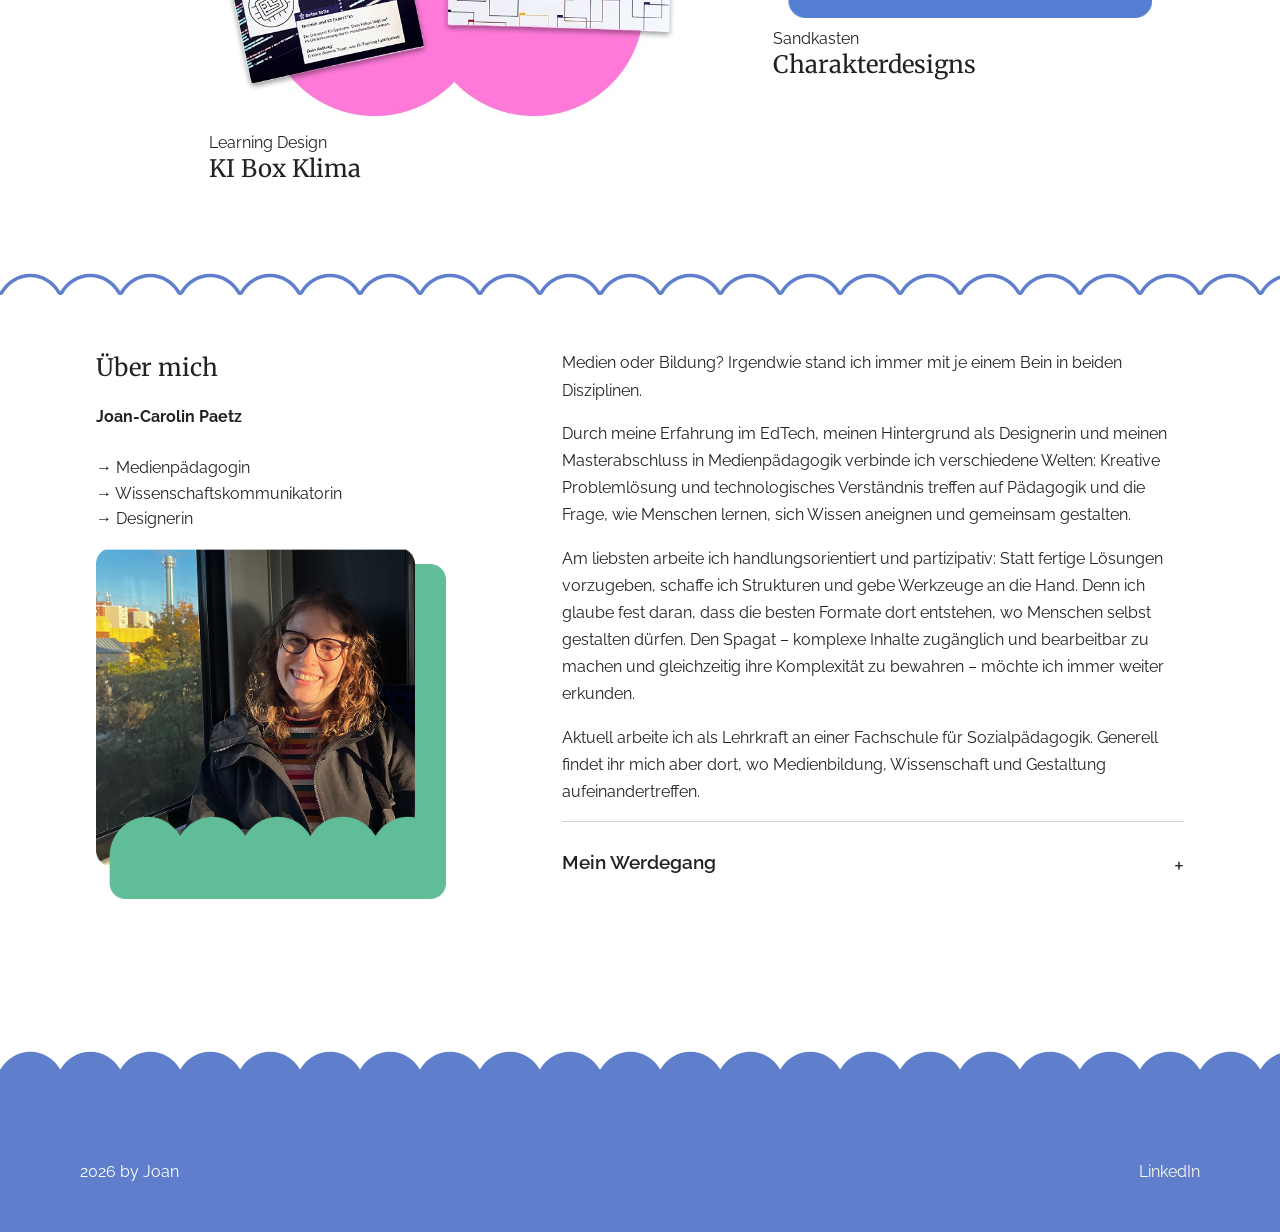
==== commit 60e641a0: "Update index.html" ====
--- a/index.html
+++ b/index.html
@@ -106,7 +106,7 @@
 
 <p>Durch meine Erfahrung im EdTech, meinen Hintergrund als Designerin und meinen Masterabschluss in Medienpädagogik verbinde ich verschiedene Welten: Kreative Problemlösung und technologisches Verständnis treffen auf Pädagogik und die Frage, wie Menschen lernen, sich Wissen aneignen und gemeinsam gestalten.</p>
 
-<p>Am liebsten arbeite ich handlungsorientiert und partizipativ: Ich stelle lieber Fragen als Antworten, gebe Werkzeuge statt fertiger Lösungen und glaube daran, dass die besten Formate dort entstehen, wo Menschen selbst gestalten dürfen. Den Spagat – komplexe Inhalte zugänglich und bearbeitbar zu machen und gleichzeitig ihre Komplexität zu bewahren – möchte ich immer weiter erkunden.</p>
+<p>Am liebsten arbeite ich handlungsorientiert und partizipativ: Statt fertige Lösungen vorzugeben, schaffe ich Strukturen und gebe Werkzeuge an die Hand. Denn ich glaube fest daran, dass die besten Formate dort entstehen, wo Menschen selbst gestalten dürfen. Den Spagat – komplexe Inhalte zugänglich und bearbeitbar zu machen und gleichzeitig ihre Komplexität zu bewahren – möchte ich immer weiter erkunden.</p>
 
 <p>Aktuell arbeite ich als Lehrkraft an einer Fachschule für Sozialpädagogik. Generell findet ihr mich aber dort, wo Medienbildung, Wissenschaft und Gestaltung aufeinandertreffen.</p>
 
--- a/css/style.css
+++ b/css/style.css
@@ -456,26 +456,21 @@
 /* ========================================
    PROJEKT 02
    ======================================== */
-.projekt-02 .frame-rest,
-.projekt-02 .frame-anim {
-  position: absolute;
-  top: 0;
-  left: 0;
-  width: 100%;
-  height: 100%;
-  object-fit: contain;
-  object-position: center;
-  display: block;
-}
-
-.projekt-02 .frame-rest {
-  z-index: 0; /* liegt immer drunter, zeigt Ruhebild */
-}
-
-.projekt-02 .frame-anim {
-  z-index: 1; /* liegt drüber, zeigt die laufende Animation */
-  opacity: 0;
-  transition: opacity 0.4s ease-in-out;
+.projekt-02{
+    grid-column: 9 / span 4;
+    aspect-ratio: 3 / 4;
+
+    position: relative;
+    left: -80px;
+
+    /*background-image: url("../images/Blobbie01.png");*/
+    background-size: contain;
+    background-position: center;
+    background-repeat: no-repeat;
+}
+
+.frame-anim{
+margin-bottom: 35px;
 }
 
 /* ========================================
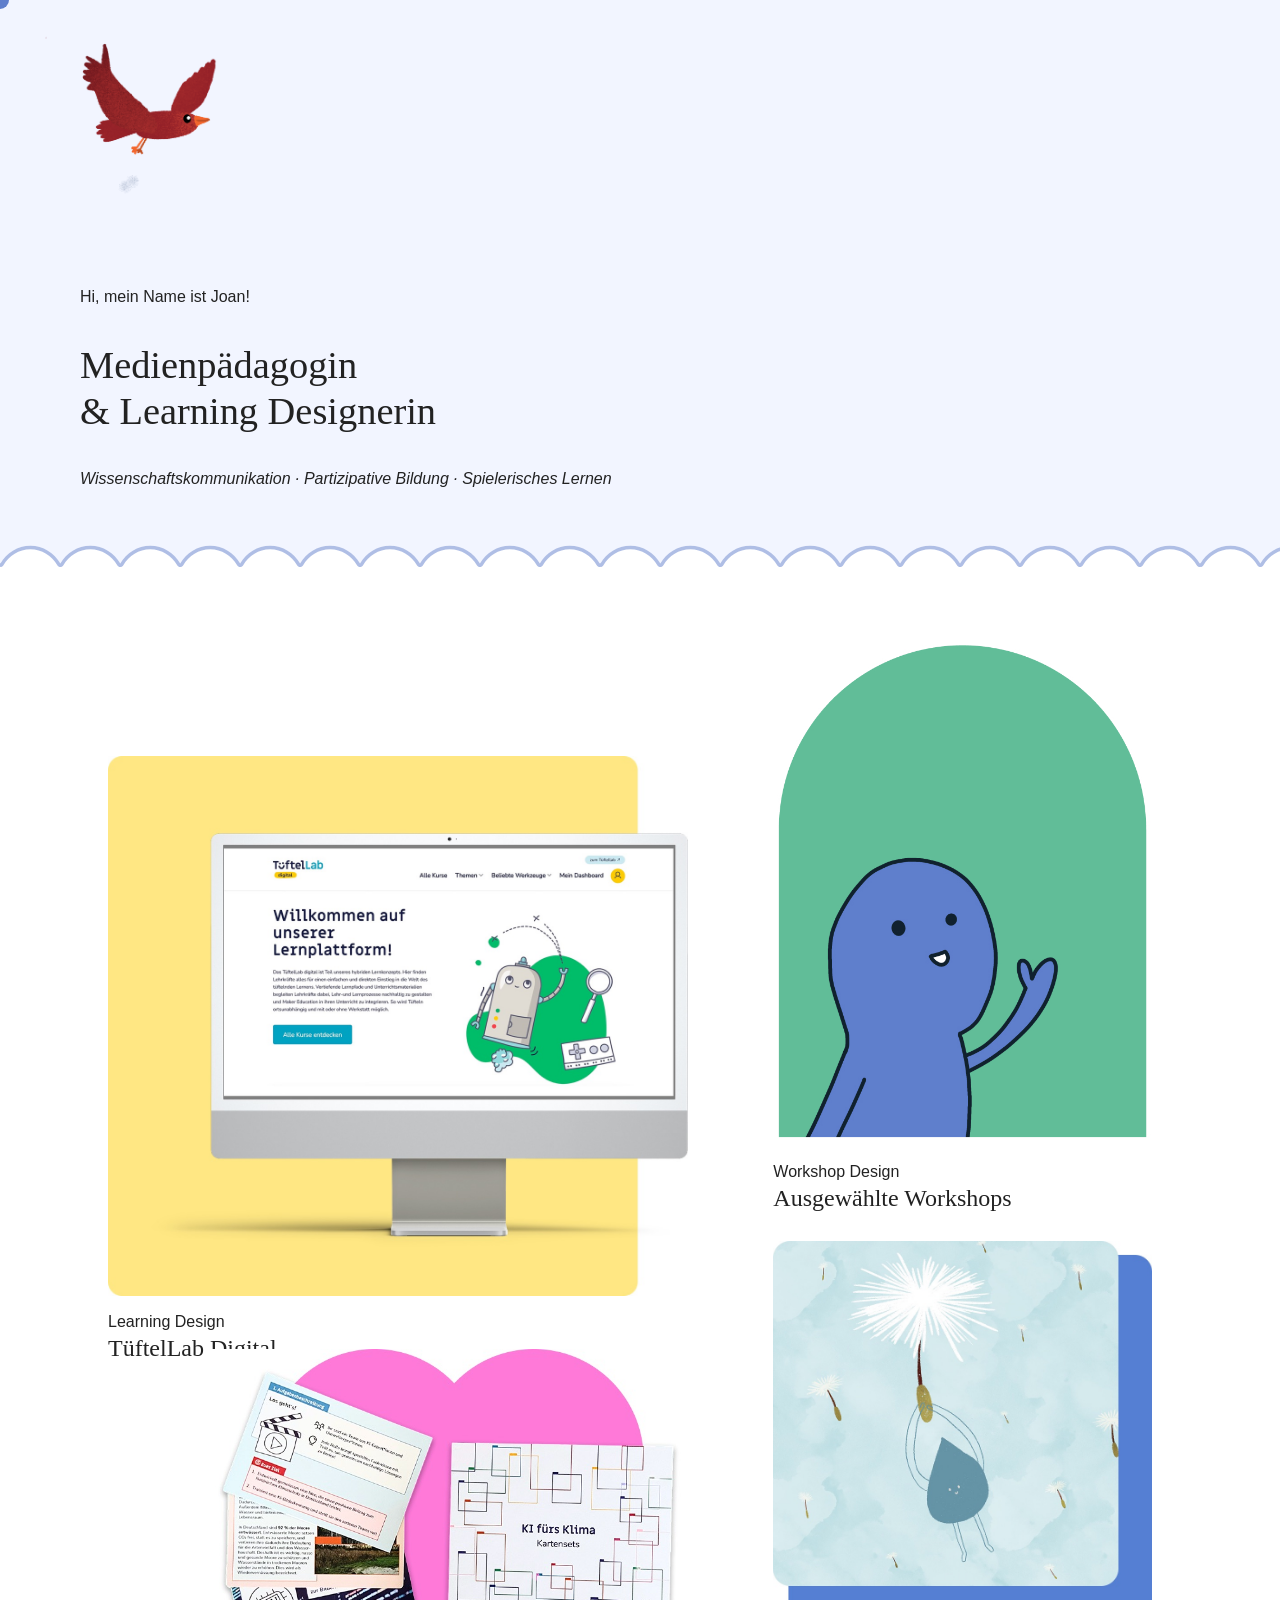
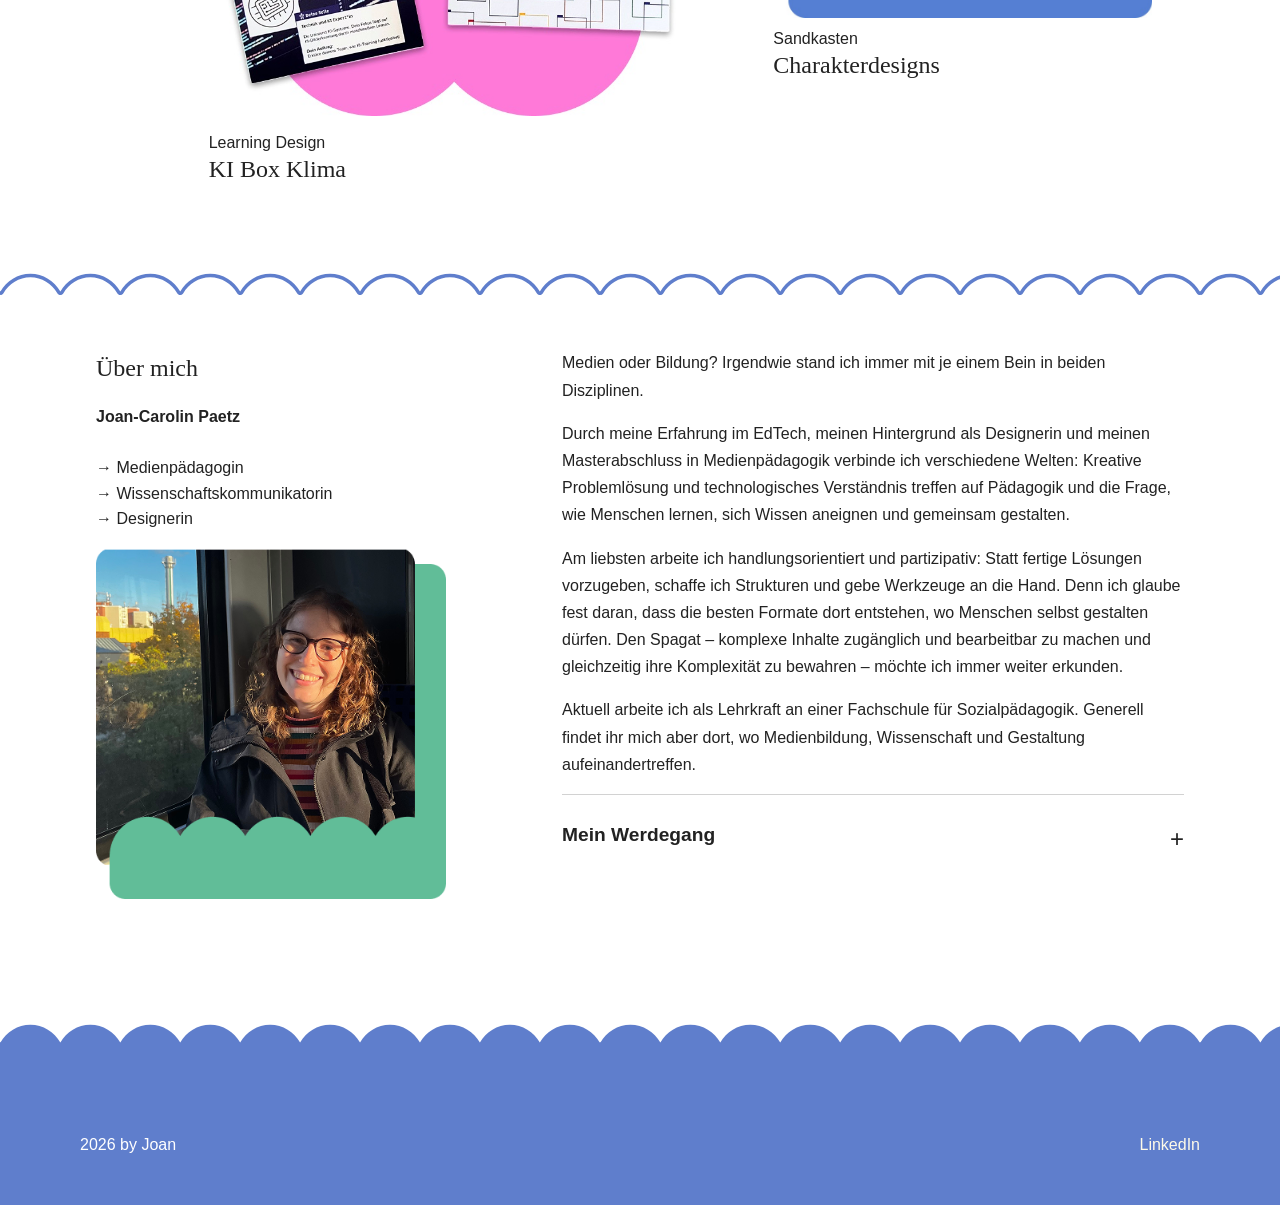
==== commit 6ec6d5ef: "Update index.html" ====
--- a/index.html
+++ b/index.html
@@ -4,8 +4,7 @@
     <meta charset="UTF-8">
     <meta name="viewport" content="width=device-width, initial-scale=1.0">
     <link rel="stylesheet" href="css/style.css">
-    <!-- Google Fonts --> 
-    <link href="https://fonts.googleapis.com/css2?family=Merriweather:wght@700&family=Raleway:wght@400&display=swap" rel="stylesheet">
+
     <title>Mein Portfolio</title>
 </head>
 
--- a/css/style.css
+++ b/css/style.css
@@ -1,4 +1,19 @@
 :root {
+
+
+    @font-face {
+    font-family: 'Merriweather';
+    src: url('../fonts/Merriweather-Bold.ttf') format('ttf');
+    font-weight: 700;
+    font-style: normal;
+}
+
+@font-face {
+    font-family: 'Raleway';
+    src: url('../fonts/Raleway-Regular.ttf') format('ttf');
+    font-weight: 400;
+    font-style: normal;
+}
 
     /* Colors */
     --color-background: #F2F5FF;
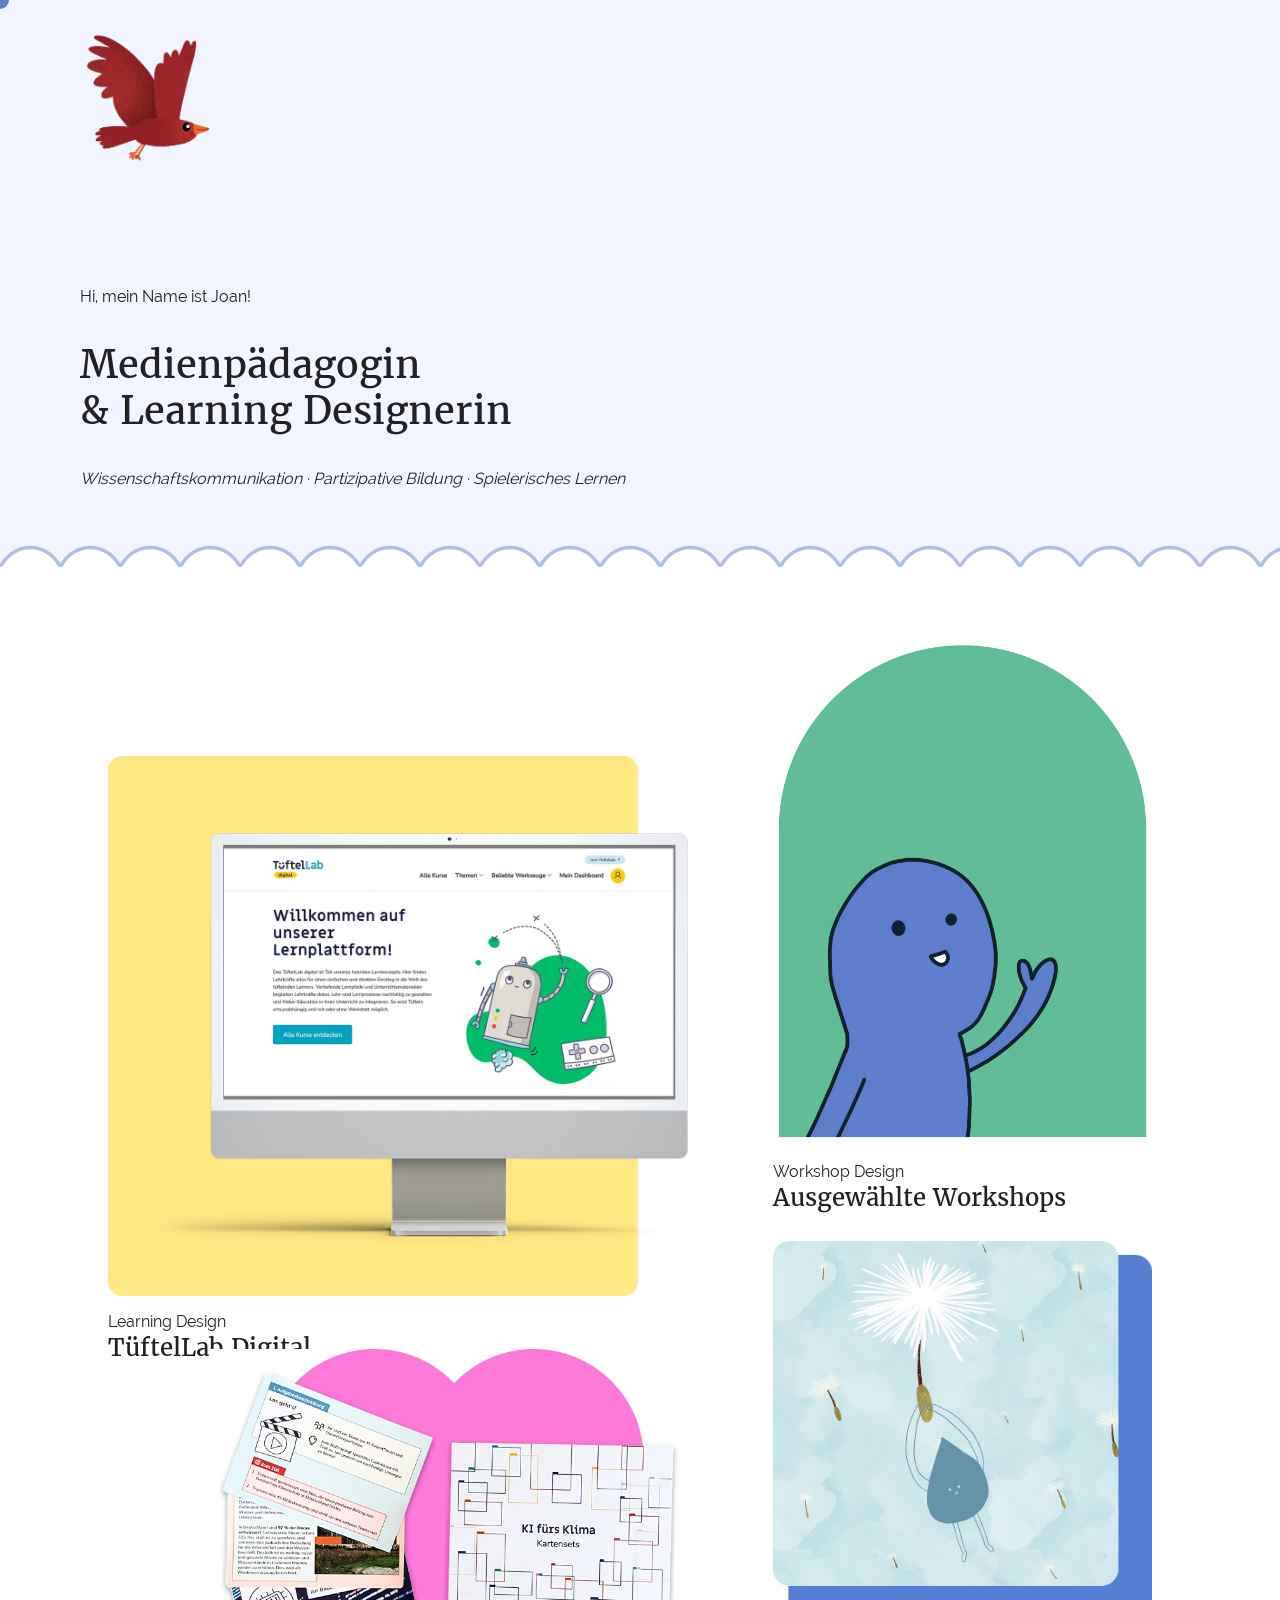
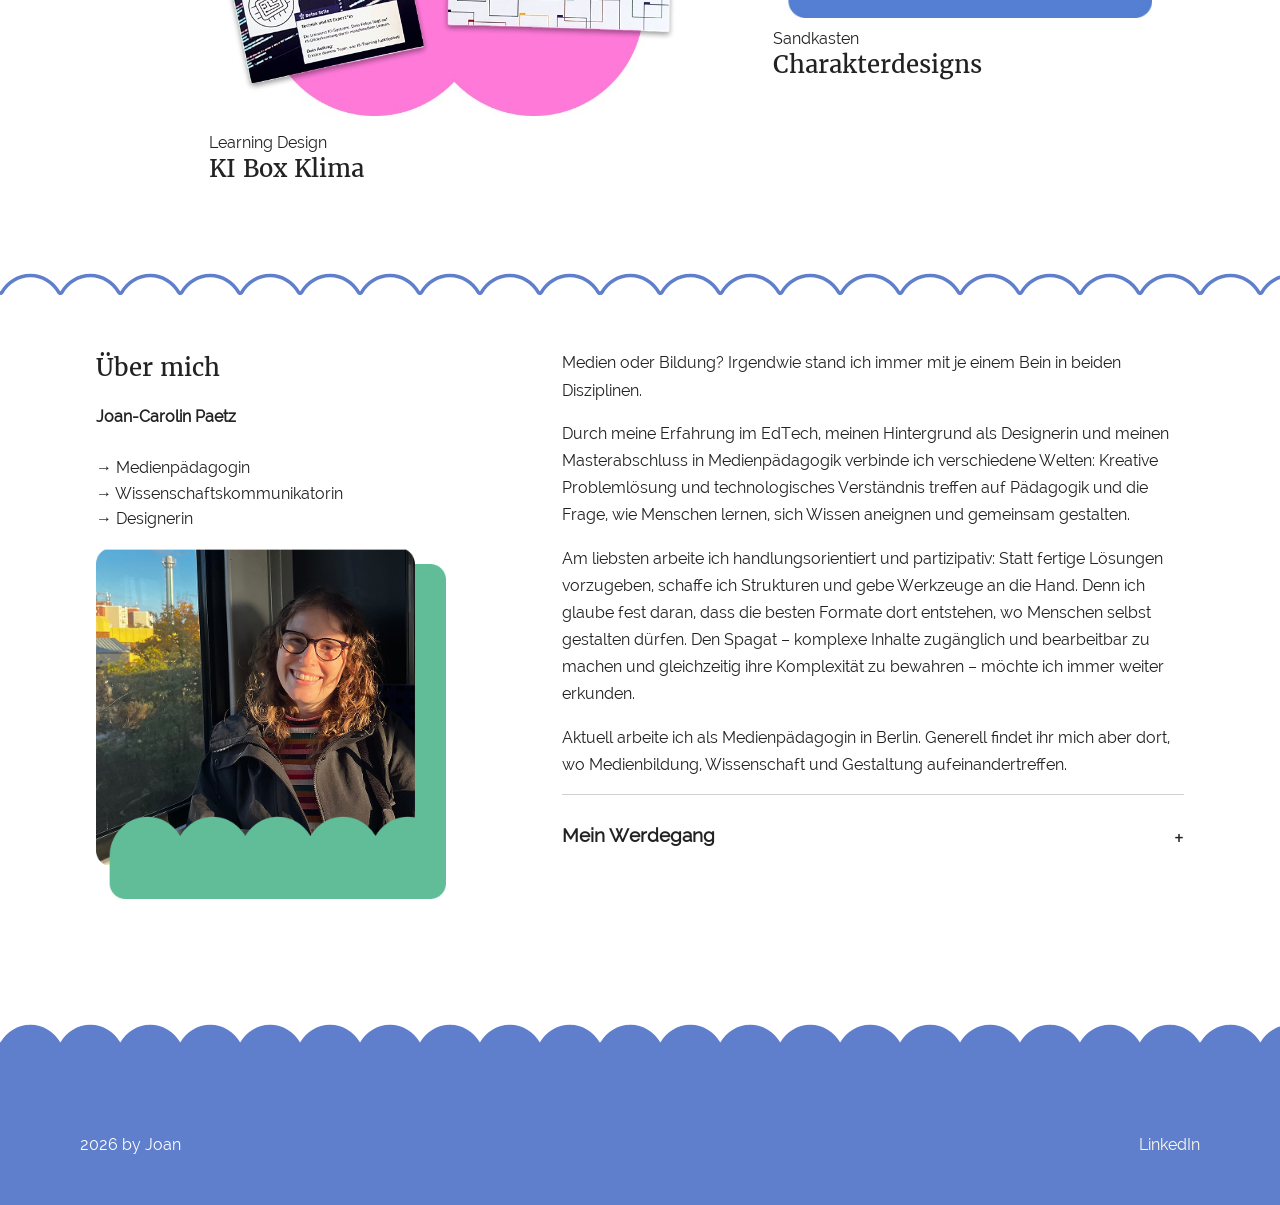
==== commit 3a3710f0: "Update index.html" ====
--- a/index.html
+++ b/index.html
@@ -107,7 +107,7 @@
 
 <p>Am liebsten arbeite ich handlungsorientiert und partizipativ: Statt fertige Lösungen vorzugeben, schaffe ich Strukturen und gebe Werkzeuge an die Hand. Denn ich glaube fest daran, dass die besten Formate dort entstehen, wo Menschen selbst gestalten dürfen. Den Spagat – komplexe Inhalte zugänglich und bearbeitbar zu machen und gleichzeitig ihre Komplexität zu bewahren – möchte ich immer weiter erkunden.</p>
 
-<p>Aktuell arbeite ich als Lehrkraft an einer Fachschule für Sozialpädagogik. Generell findet ihr mich aber dort, wo Medienbildung, Wissenschaft und Gestaltung aufeinandertreffen.</p>
+<p>Aktuell arbeite ich als Medienpädagogin in Berlin. Generell findet ihr mich aber dort, wo Medienbildung, Wissenschaft und Gestaltung aufeinandertreffen.</p>
 
         
 
--- a/css/style.css
+++ b/css/style.css
@@ -1,19 +1,19 @@
-:root {
-
-
-    @font-face {
+
+@font-face {
     font-family: 'Merriweather';
-    src: url('../fonts/Merriweather-Bold.ttf') format('ttf');
+    src: url('../fonts/Merriweather.regular.ttf') format('truetype');
     font-weight: 700;
     font-style: normal;
 }
 
 @font-face {
     font-family: 'Raleway';
-    src: url('../fonts/Raleway-Regular.ttf') format('ttf');
+    src: url('../fonts/Raleway.regular.ttf') format('truetype');
     font-weight: 400;
     font-style: normal;
 }
+
+:root {
 
     /* Colors */
     --color-background: #F2F5FF;
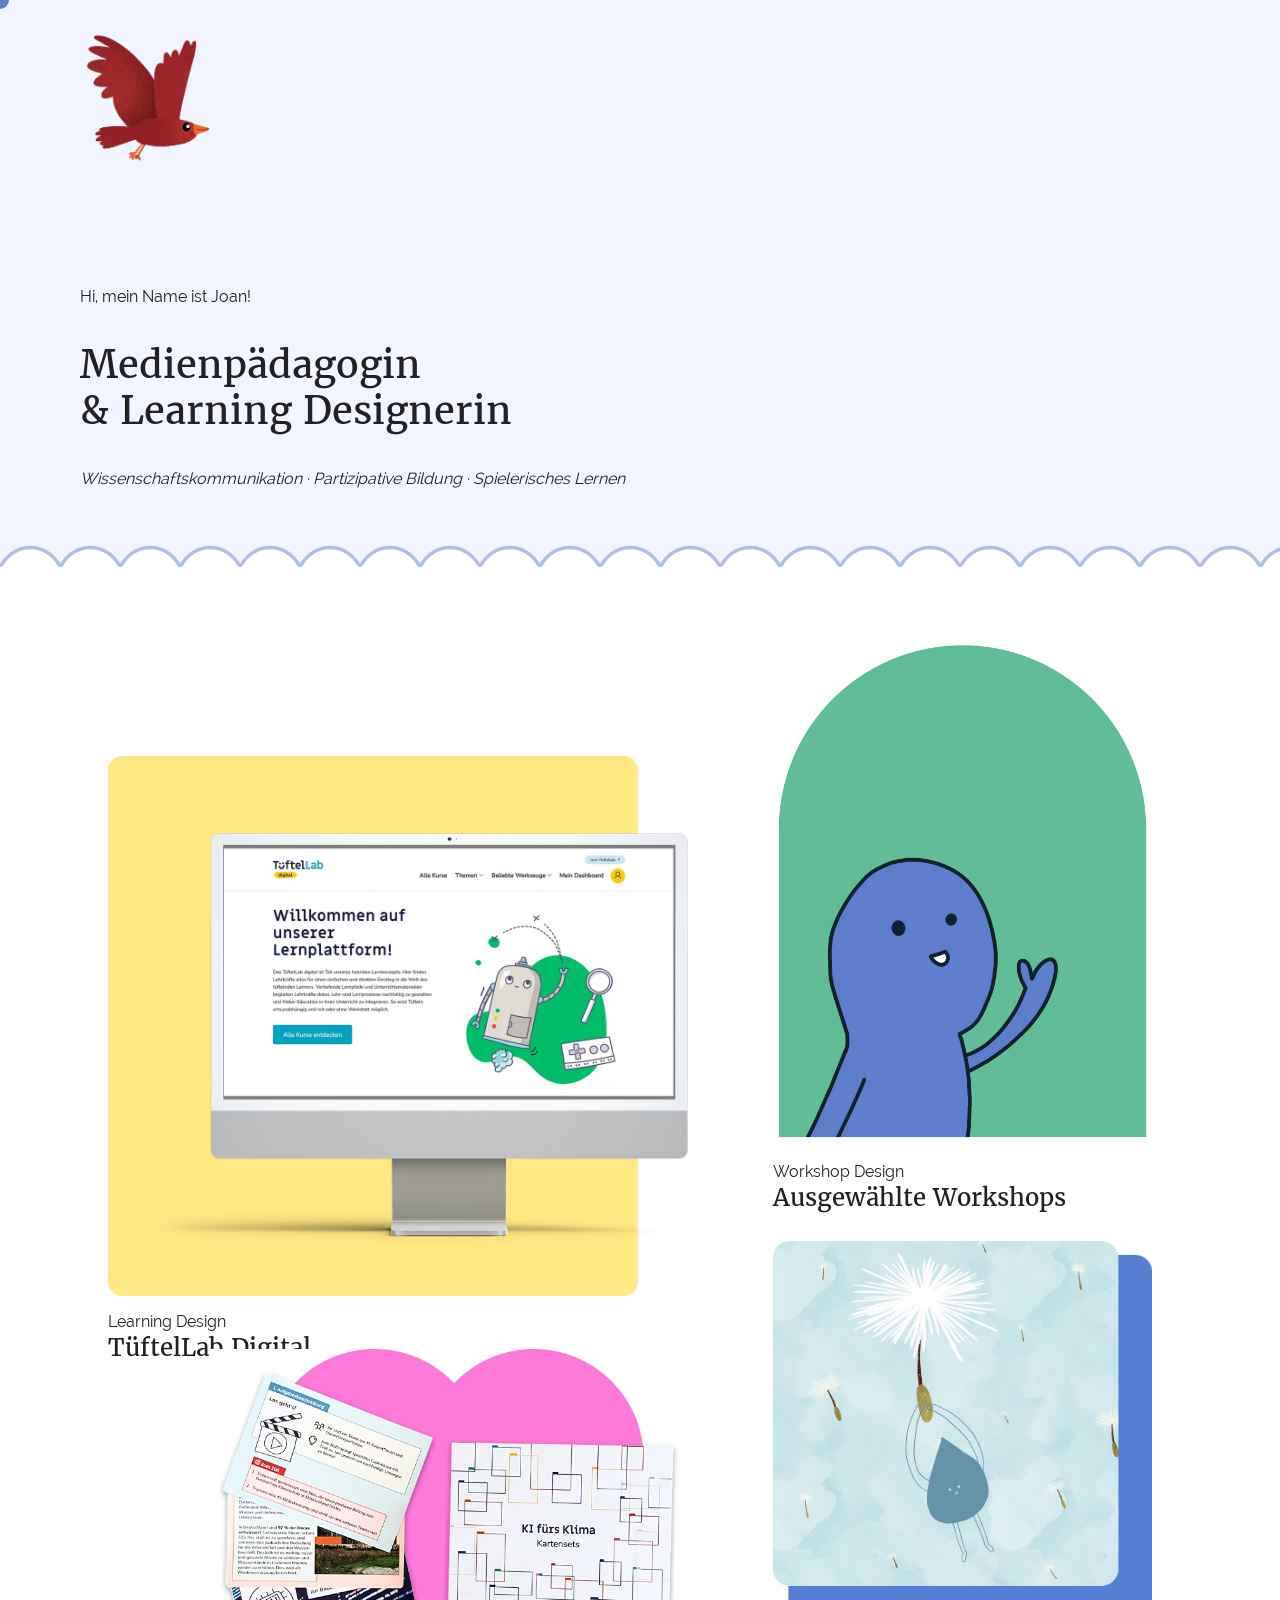
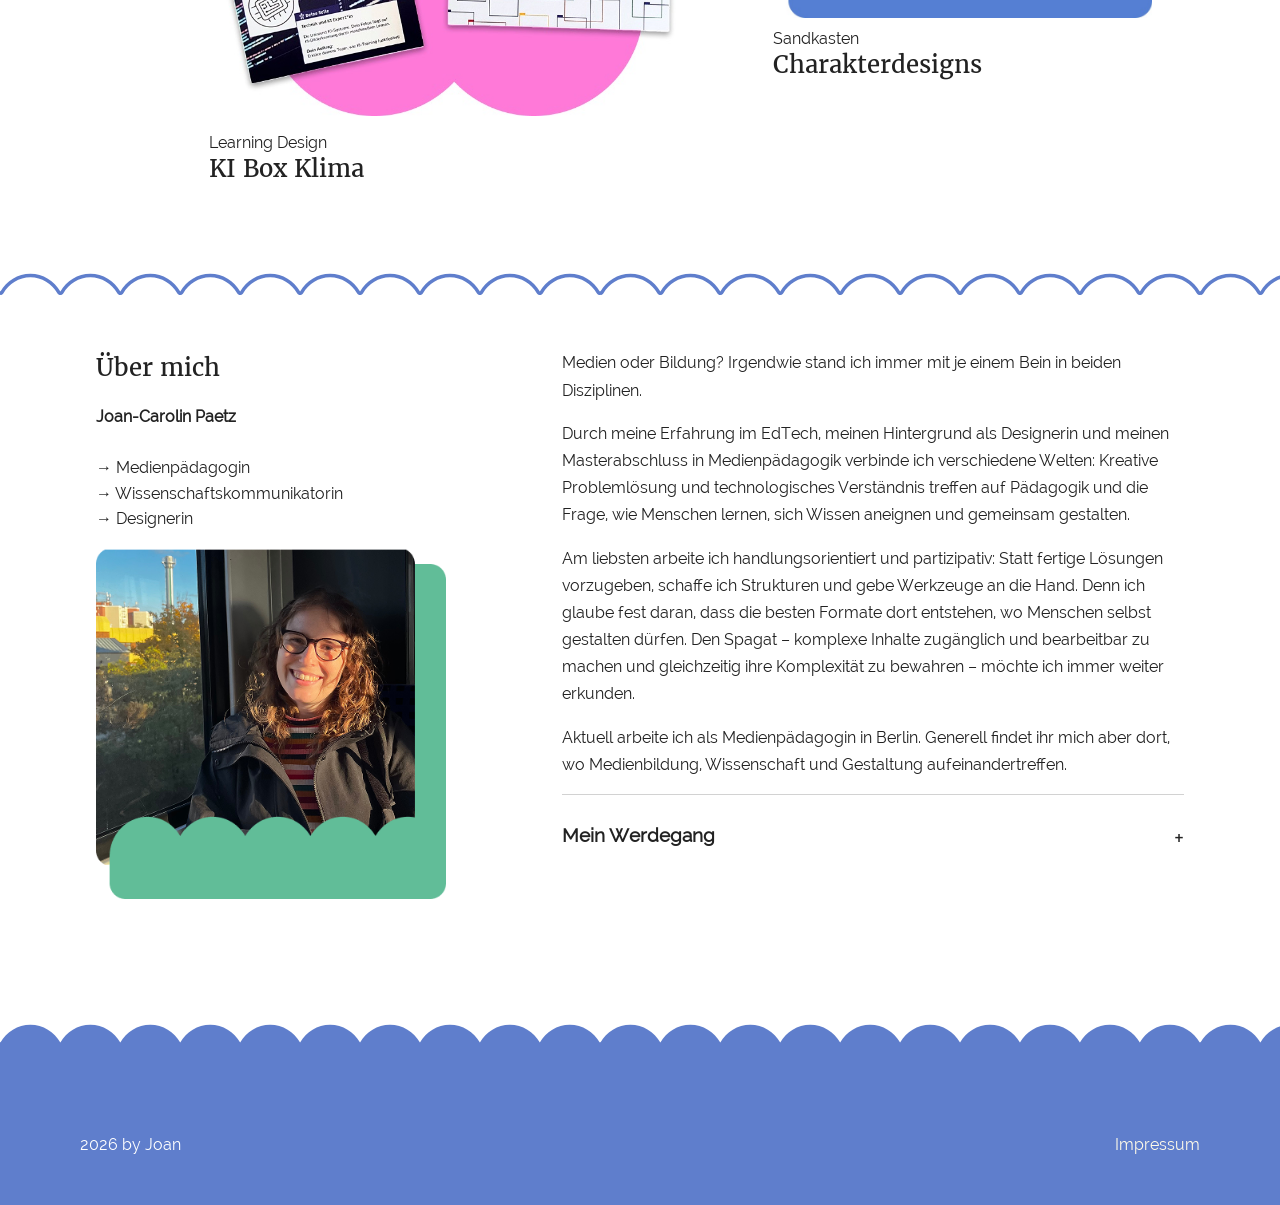
==== commit 3452a4d5: "Update index.html" ====
--- a/index.html
+++ b/index.html
@@ -191,8 +191,8 @@
         <p>2026 by Joan</p>
 
         <div class="footer-links">
-            <a href="https://www.linkedin.com/in/joan-carolin-paetz/" target="_blank" rel="noopener noreferrer">
-                LinkedIn
+            <a href="impressum.html" target="_blank" rel="noopener noreferrer">
+                Impressum
             </a>
 
 <!--            <a href="impressum.html">
